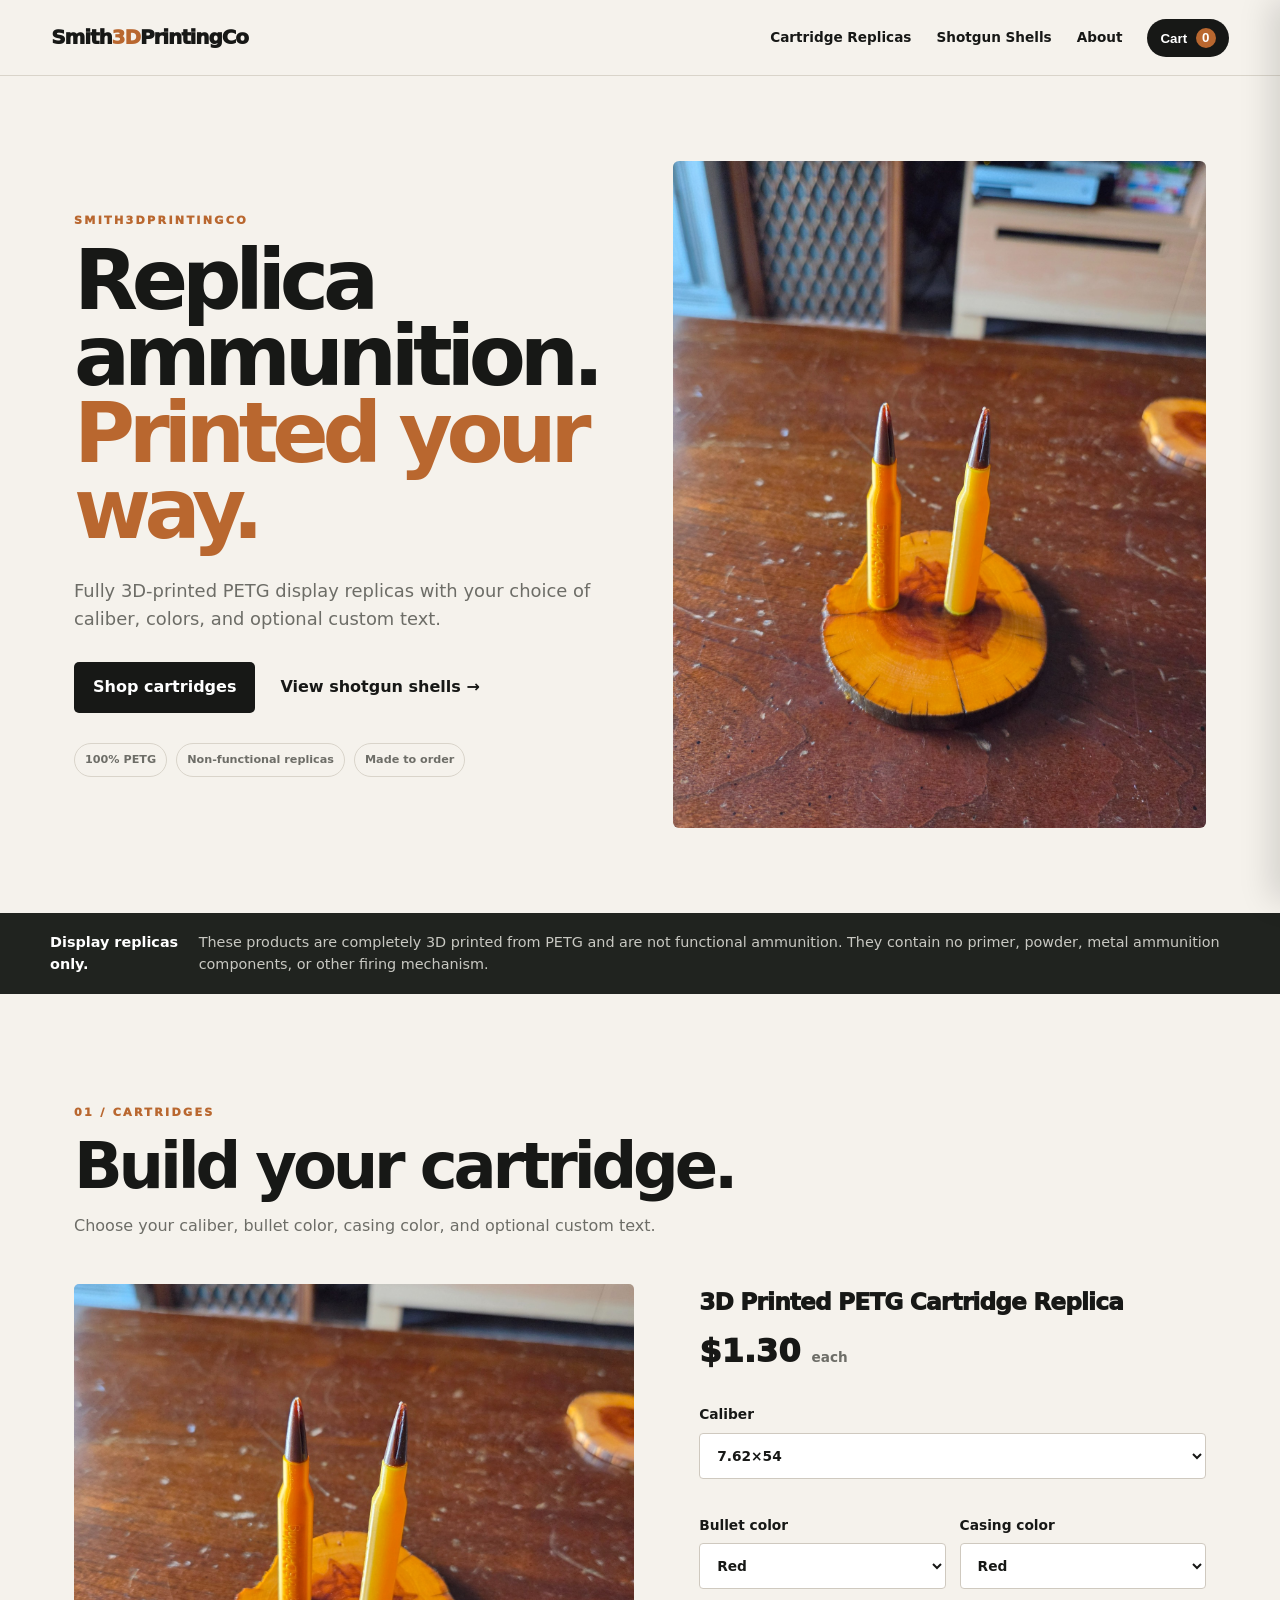
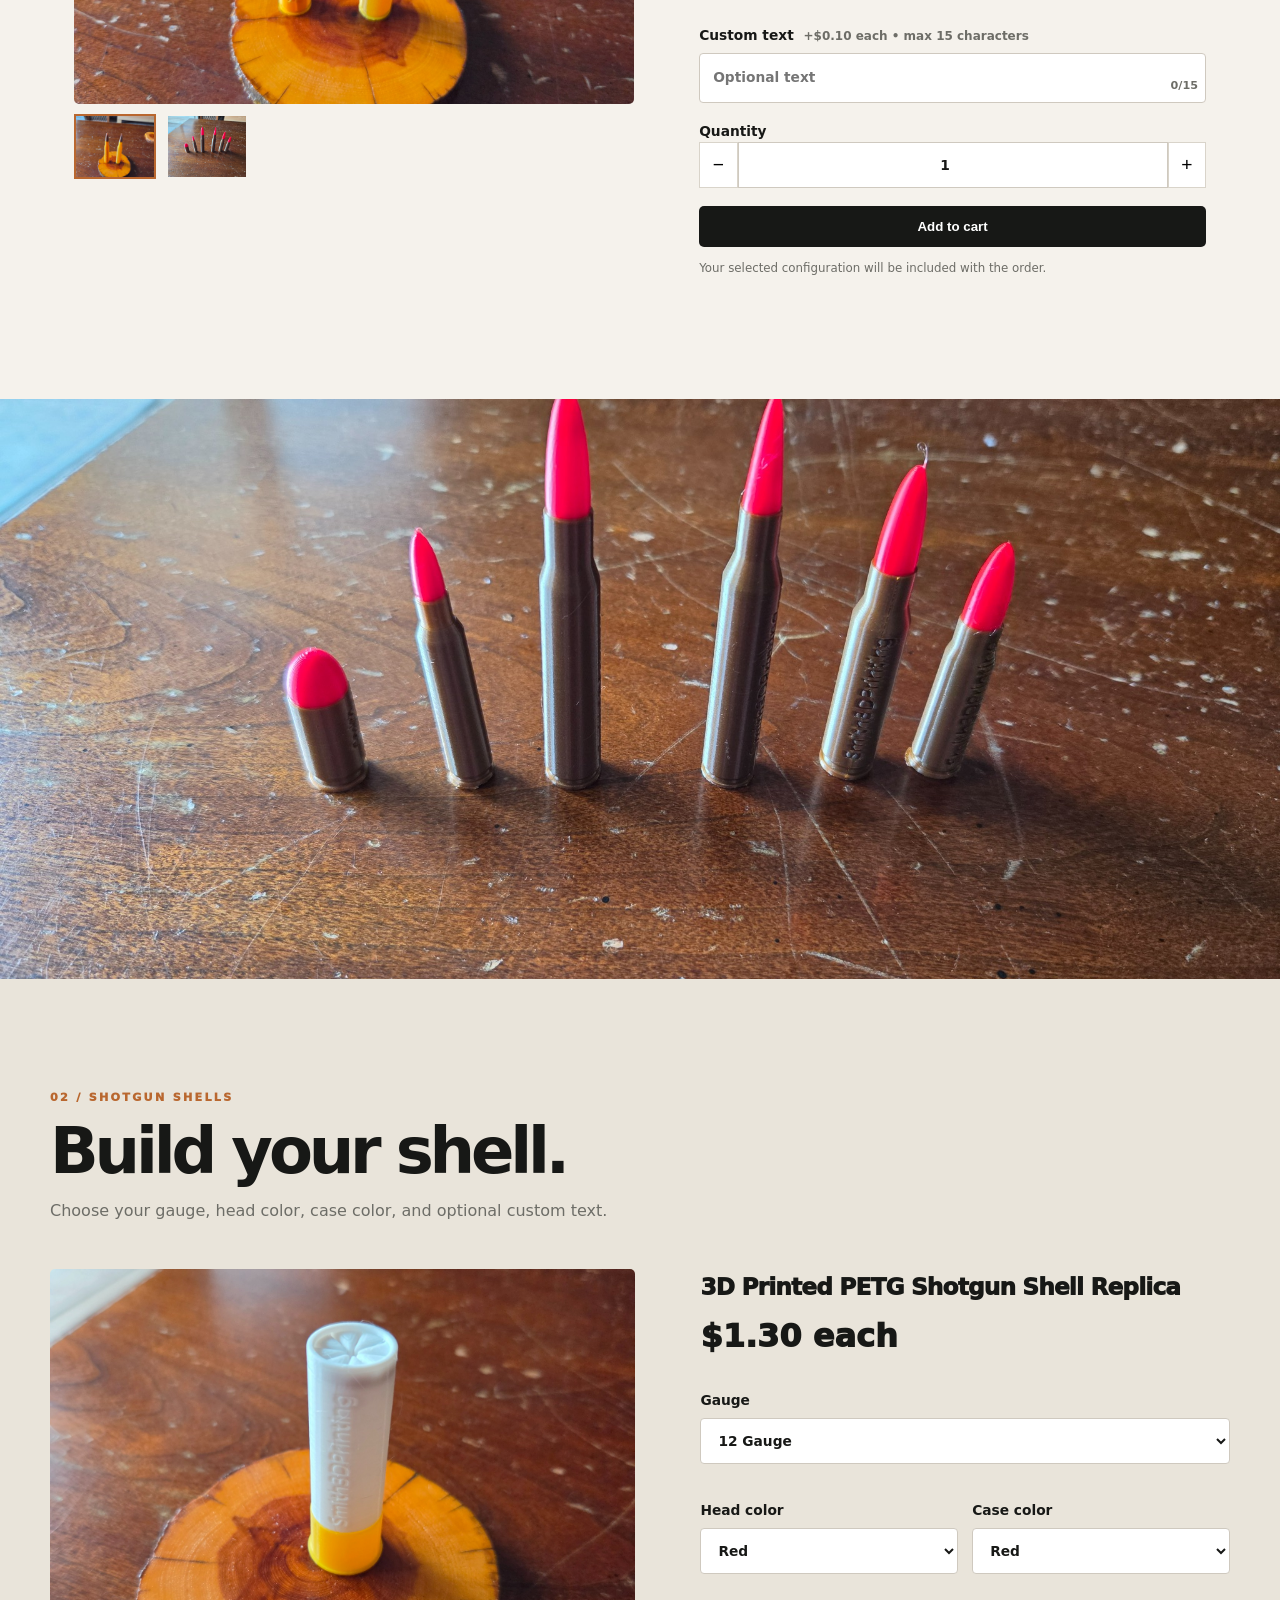
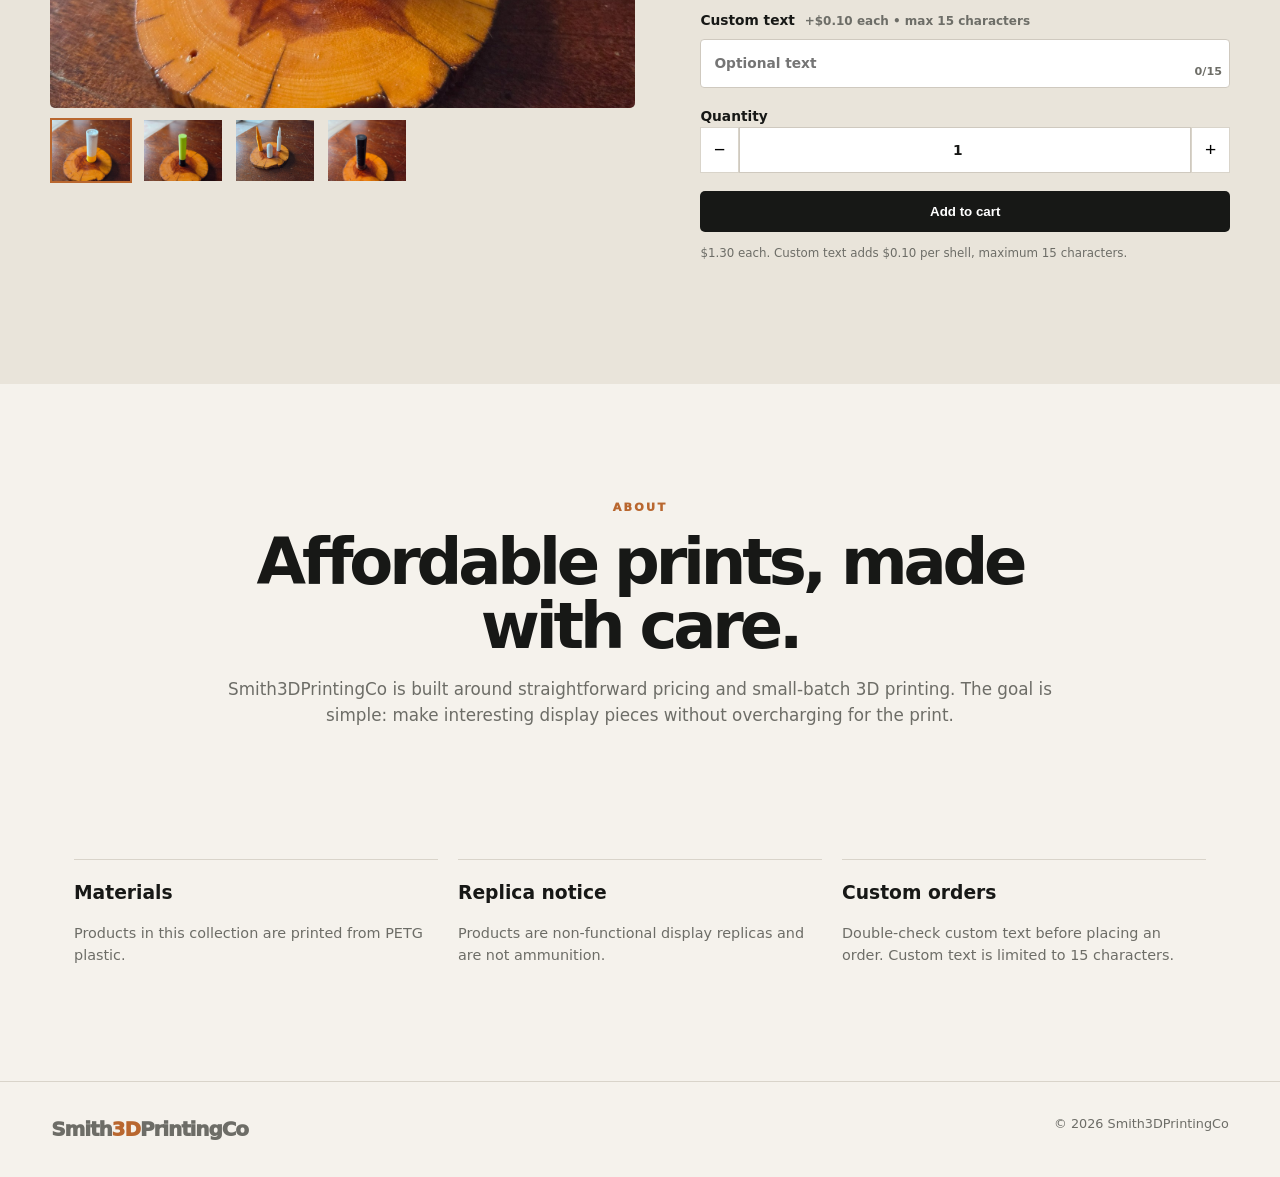
==== index.html @ 7612b1fe "Add files via upload Initial Smith3DPrintingCo website" ====
<!doctype html>
<html lang="en">
<head>
<meta charset="utf-8"><meta name="viewport" content="width=device-width,initial-scale=1">
<meta name="description" content="Smith3DPrintingCo — fully 3D-printed PETG display replicas.">
<title>Smith3DPrintingCo | PETG Replica Shop</title>
<link rel="stylesheet" href="styles.css">
</head>
<body>
<header>
  <a class="logo" href="#top">Smith<span>3D</span>PrintingCo</a>
  <nav>
    <a href="#cartridges">Cartridge Replicas</a>
    <a href="#shells">Shotgun Shells</a>
    <a href="#about">About</a>
    <button id="openCart" class="cart-pill">Cart <b id="cartCount">0</b></button>
  </nav>
  <button id="mobileMenu" class="mobile-menu">☰</button>
</header>

<main id="top">
<section class="hero">
  <div class="hero-copy">
    <p class="kicker">SMITH3DPRINTINGCO</p>
    <h1>Replica ammunition.<br><em>Printed your way.</em></h1>
    <p>Fully 3D-printed PETG display replicas with your choice of caliber, colors, and optional custom text.</p>
    <div class="hero-actions"><a class="btn" href="#cartridges">Shop cartridges</a><a class="text-link" href="#shells">View shotgun shells →</a></div>
    <div class="trust"><span>100% PETG</span><span>Non-functional replicas</span><span>Made to order</span></div>
  </div>
  <div class="hero-image"><img src="assets/cartridge-hero.jpg" alt="Smith3DPrintingCo PETG cartridge replicas on a display stand"></div>
</section>

<section class="notice">
  <strong>Display replicas only.</strong>
  <span>These products are completely 3D printed from PETG and are not functional ammunition. They contain no primer, powder, metal ammunition components, or other firing mechanism.</span>
</section>

<section id="cartridges" class="product-section">
  <div class="section-title"><p class="kicker">01 / CARTRIDGES</p><h2>Build your cartridge.</h2><p>Choose your caliber, bullet color, casing color, and optional custom text.</p></div>
  <div class="product-layout">
    <div class="gallery"><img id="cartridgeImage" src="assets/cartridge-hero.jpg" alt="Cartridge replicas"><div class="thumbs"><button data-img="assets/cartridge-hero.jpg"><img src="assets/cartridge-hero.jpg" alt=""></button><button data-img="assets/cartridge-gallery.jpg"><img src="assets/cartridge-gallery.jpg" alt=""></button></div></div>
    <div class="config">
      <div class="product-name">3D Printed PETG Cartridge Replica</div>
      <div class="price" id="cartPrice">$1.30 <small>each</small></div>

      <label>Caliber<select id="caliber"></select></label>
      <div class="two-col">
        <label>Bullet color<select id="bulletColor"></select></label>
        <label>Casing color<select id="caseColor"></select></label>
      </div>
      <label>Custom text <span class="muted">+$0.10 each • max 15 characters</span>
        <input id="cartText" maxlength="15" placeholder="Optional text">
        <div class="charcount"><span id="charCount">0</span>/15</div>
      </label>
      <label>Quantity<div class="qty"><button data-q="cartQty" data-d="-1">−</button><input id="cartQty" type="number" min="1" value="1"><button data-q="cartQty" data-d="1">+</button></div></label>
      <button id="addCartridge" class="btn full">Add to cart</button>
      <p class="fine">Your selected configuration will be included with the order.</p>
    </div>
  </div>
</section>

<section class="photo-band"><img src="assets/cartridge-gallery.jpg" alt="Multiple PETG cartridge replicas in different sizes"></section>

<section id="shells" class="product-section alt">
  <div class="section-title"><p class="kicker">02 / SHOTGUN SHELLS</p><h2>Build your shell.</h2><p>Choose your gauge, head color, case color, and optional custom text.</p></div>
  <div class="product-layout shell-layout">
    <div class="gallery"><img id="shellImage" src="assets/shotgun-shell-1.jpg" alt="3D printed PETG shotgun shell replicas"><div class="thumbs"><button data-shell-img="assets/shotgun-shell-1.jpg"><img src="assets/shotgun-shell-1.jpg" alt=""></button><button data-shell-img="assets/shotgun-shell-2.jpg"><img src="assets/shotgun-shell-2.jpg" alt=""></button><button data-shell-img="assets/shotgun-shell-3.jpg"><img src="assets/shotgun-shell-3.jpg" alt=""></button><button data-shell-img="assets/shotgun-shell-4.jpg"><img src="assets/shotgun-shell-4.jpg" alt=""></button></div></div>
    <div class="config">
      <div class="product-name">3D Printed PETG Shotgun Shell Replica</div>
      <div class="price" id="shellPrice">$1.30 <small>each</small></div>
      <label>Gauge<select id="gauge"></select></label>
      <div class="two-col">
        <label>Head color<select id="shellHeadColor"></select></label>
        <label>Case color<select id="shellCaseColor"></select></label>
      </div>
      <label>Custom text <span class="muted">+$0.10 each • max 15 characters</span>
        <input id="shellText" maxlength="15" placeholder="Optional text">
        <div class="charcount"><span id="shellCharCount">0</span>/15</div>
      </label>
      <label>Quantity<div class="qty"><button data-q="shellQty" data-d="-1">−</button><input id="shellQty" type="number" min="1" value="1"><button data-q="shellQty" data-d="1">+</button></div></label>
      <button id="addShell" class="btn full">Add to cart</button>
      <p class="fine">$1.30 each. Custom text adds $0.10 per shell, maximum 15 characters.</p>
    </div>
  </div>
</section>

<section id="about" class="about">
  <p class="kicker">ABOUT</p><h2>Affordable prints, made with care.</h2>
  <p>Smith3DPrintingCo is built around straightforward pricing and small-batch 3D printing. The goal is simple: make interesting display pieces without overcharging for the print.</p>
</section>

<section class="policies">
  <div><h3>Materials</h3><p>Products in this collection are printed from PETG plastic.</p></div>
  <div><h3>Replica notice</h3><p>Products are non-functional display replicas and are not ammunition.</p></div>
  <div><h3>Custom orders</h3><p>Double-check custom text before placing an order. Custom text is limited to 15 characters.</p></div>
</section>
</main>

<footer><div class="logo">Smith<span>3D</span>PrintingCo</div><div>© <span id="year"></span> Smith3DPrintingCo</div></footer>

<aside id="cartDrawer" class="drawer">
  <div class="drawer-head"><h2>Your cart</h2><button id="closeCart">×</button></div>
  <div id="cartItems"></div>
  <div class="drawer-bottom"><div class="total"><span>Total</span><strong id="cartTotal">$0.00</strong></div><button id="checkout" class="btn full">Secure checkout</button><p class="fine">Stripe checkout will activate after your Stripe account and server credentials are connected.</p></div>
</aside>
<div id="overlay"></div>
<script src="app.js"></script>
</body></html>
---- styles.css ----
:root{--bg:#f5f2ec;--ink:#171816;--muted:#6d6d67;--line:#d9d4ca;--accent:#b9672f;--dark:#20231f;--white:#fff;--max:1180px}
*{box-sizing:border-box}html{scroll-behavior:smooth}body{margin:0;background:var(--bg);color:var(--ink);font:16px/1.55 Inter,system-ui,-apple-system,BlinkMacSystemFont,"Segoe UI",sans-serif}a{text-decoration:none;color:inherit}
header{height:76px;position:sticky;top:0;z-index:20;background:rgba(245,242,236,.94);backdrop-filter:blur(12px);border-bottom:1px solid var(--line);display:flex;align-items:center;justify-content:space-between;padding:0 4vw}.logo{font-weight:950;letter-spacing:-.055em;font-size:1.25rem}.logo span{color:var(--accent)}
nav{display:flex;align-items:center;gap:25px;font-size:.85rem;font-weight:800}nav a:hover{color:var(--accent)}.cart-pill{border:0;background:var(--ink);color:#fff;border-radius:99px;padding:9px 13px;font-weight:800}.cart-pill b{display:inline-grid;place-items:center;background:var(--accent);border-radius:50%;width:20px;height:20px;margin-left:5px}.mobile-menu{display:none;border:0;background:none;font-size:1.4rem}
.hero{max-width:var(--max);margin:auto;min-height:720px;padding:85px 24px;display:grid;grid-template-columns:1fr 1fr;gap:65px;align-items:center}.kicker{color:var(--accent);font-size:.7rem;letter-spacing:.2em;font-weight:950;margin:0 0 13px}.hero h1{font-size:clamp(3.2rem,6.5vw,6.1rem);line-height:.92;letter-spacing:-.075em;margin:0 0 28px}.hero h1 em{color:var(--accent);font-style:normal}.hero-copy>p:not(.kicker){font-size:1.12rem;color:var(--muted);max-width:550px}.hero-actions{display:flex;align-items:center;gap:25px;margin:30px 0}.btn{display:inline-block;border:0;border-radius:5px;background:var(--ink);color:#fff;padding:13px 19px;font-weight:900;cursor:pointer}.btn:hover{background:var(--accent)}.text-link{font-weight:900}.trust{display:flex;flex-wrap:wrap;gap:9px}.trust span{font-size:.7rem;border:1px solid var(--line);padding:7px 10px;border-radius:99px;color:var(--muted);font-weight:800}.hero-image img,.gallery>img,.photo-band img{width:100%;height:100%;object-fit:cover;display:block}.hero-image{aspect-ratio:4/5;overflow:hidden;background:#ddd;border-radius:6px}
.notice{background:var(--dark);color:#fff;padding:18px max(24px,calc((100vw - var(--max))/2));display:flex;gap:14px;align-items:center;font-size:.9rem}.notice span{color:#c8c8c2}.product-section{max-width:var(--max);margin:auto;padding:110px 24px}.product-section.alt{max-width:none;background:#e9e4da}.product-section.alt .section-title,.product-section.alt .product-layout{max-width:var(--max);margin-left:auto;margin-right:auto}.section-title{margin-bottom:45px}.section-title h2{font-size:clamp(2.5rem,5vw,4.4rem);line-height:1;letter-spacing:-.065em;margin:0 0 15px}.section-title>p:last-child{color:var(--muted);max-width:600px}.product-layout{display:grid;grid-template-columns:1.05fr .95fr;gap:65px;align-items:start}.gallery>img{aspect-ratio:4/3;border-radius:5px;object-fit:cover}.thumbs{display:flex;gap:10px;margin-top:10px}.thumbs button{border:2px solid transparent;padding:0;background:none;width:82px;height:65px;overflow:hidden;cursor:pointer}.thumbs button:first-child{border-color:var(--accent)}.thumbs img{width:100%;height:100%;object-fit:cover}.product-name{font-size:1.45rem;font-weight:950;letter-spacing:-.035em}.price{font-size:2rem;font-weight:950;margin:7px 0 28px}.price small{font-size:.85rem;color:var(--muted);font-weight:700}label{display:block;font-weight:850;font-size:.86rem;margin:18px 0;position:relative}select,input{width:100%;margin-top:7px;padding:13px;border:1px solid #cfc9bf;background:#fff;border-radius:4px;font:inherit;color:var(--ink)}select{cursor:pointer}.two-col{display:grid;grid-template-columns:1fr 1fr;gap:14px}.muted{font-weight:600;color:var(--muted);font-size:.75rem;margin-left:5px}.charcount{position:absolute;right:8px;bottom:8px;font-size:.7rem;color:var(--muted)}.qty{display:flex;align-items:center}.qty button{width:43px;height:46px;border:1px solid var(--line);background:#fff;font-size:1.2rem}.qty input{margin:0;text-align:center;border-radius:0;height:46px}.full{width:100%;text-align:center}.fine{font-size:.74rem;color:var(--muted)}.photo-band{max-height:580px;overflow:hidden}.photo-band img{height:min(62vw,580px);object-position:center 48%}.shell-art{min-height:480px}.shell-placeholder{height:100%;min-height:480px;display:grid;place-items:center;text-align:center;background:linear-gradient(135deg,#d8d3ca,#bdb7ac);border:1px dashed #999;color:#696963;font-weight:950;letter-spacing:.13em}.about{max-width:900px;text-align:center;margin:auto;padding:115px 24px}.about h2{font-size:clamp(2.5rem,5vw,4.2rem);line-height:1;letter-spacing:-.065em;margin:0 0 18px}.about p:last-child{color:var(--muted);font-size:1.05rem}.policies{max-width:var(--max);margin:auto;padding:0 24px 100px;display:grid;grid-template-columns:repeat(3,1fr);gap:20px}.policies>div{border-top:1px solid var(--line);padding-top:18px}.policies h3{margin:0 0 7px}.policies p{color:var(--muted);font-size:.9rem}footer{border-top:1px solid var(--line);padding:32px 4vw;display:flex;justify-content:space-between;color:var(--muted);font-size:.8rem}
.drawer{position:fixed;z-index:50;right:0;top:0;bottom:0;width:min(440px,100%);background:#fff;transform:translateX(100%);transition:.25s;display:flex;flex-direction:column;padding:25px;box-shadow:-10px 0 30px #0002}.drawer.open{transform:translateX(0)}.drawer-head{display:flex;justify-content:space-between;align-items:center;border-bottom:1px solid var(--line)}.drawer-head h2{font-size:1.7rem}.drawer-head button{border:0;background:none;font-size:2rem}.drawer-bottom{margin-top:auto;border-top:1px solid var(--line);padding-top:18px}.total{display:flex;justify-content:space-between;font-size:1.25rem;margin-bottom:14px}.cart-item{padding:16px 0;border-bottom:1px solid var(--line)}.cart-item strong{display:block}.cart-item small{display:block;color:var(--muted);margin-top:4px}.cart-row{display:flex;justify-content:space-between;align-items:center;margin-top:10px}.mini-qty button{width:28px;height:28px;border:1px solid var(--line);background:#fff}.mini-qty{display:flex;align-items:center;gap:8px}#overlay{position:fixed;inset:0;background:#0005;z-index:40;display:none}#overlay.open{display:block}
@media(max-width:820px){nav{display:none}.mobile-menu{display:block}.hero,.product-layout{grid-template-columns:1fr}.hero{padding-top:55px}.hero-image{order:-1}.product-layout{gap:40px}.policies{grid-template-columns:1fr 1fr}.notice{display:block}.notice strong{display:block;margin-bottom:3px}}
@media(max-width:560px){.hero h1{font-size:3.25rem}.hero-actions{flex-direction:column;align-items:flex-start}.two-col,.policies{grid-template-columns:1fr}.product-section{padding:75px 20px}}
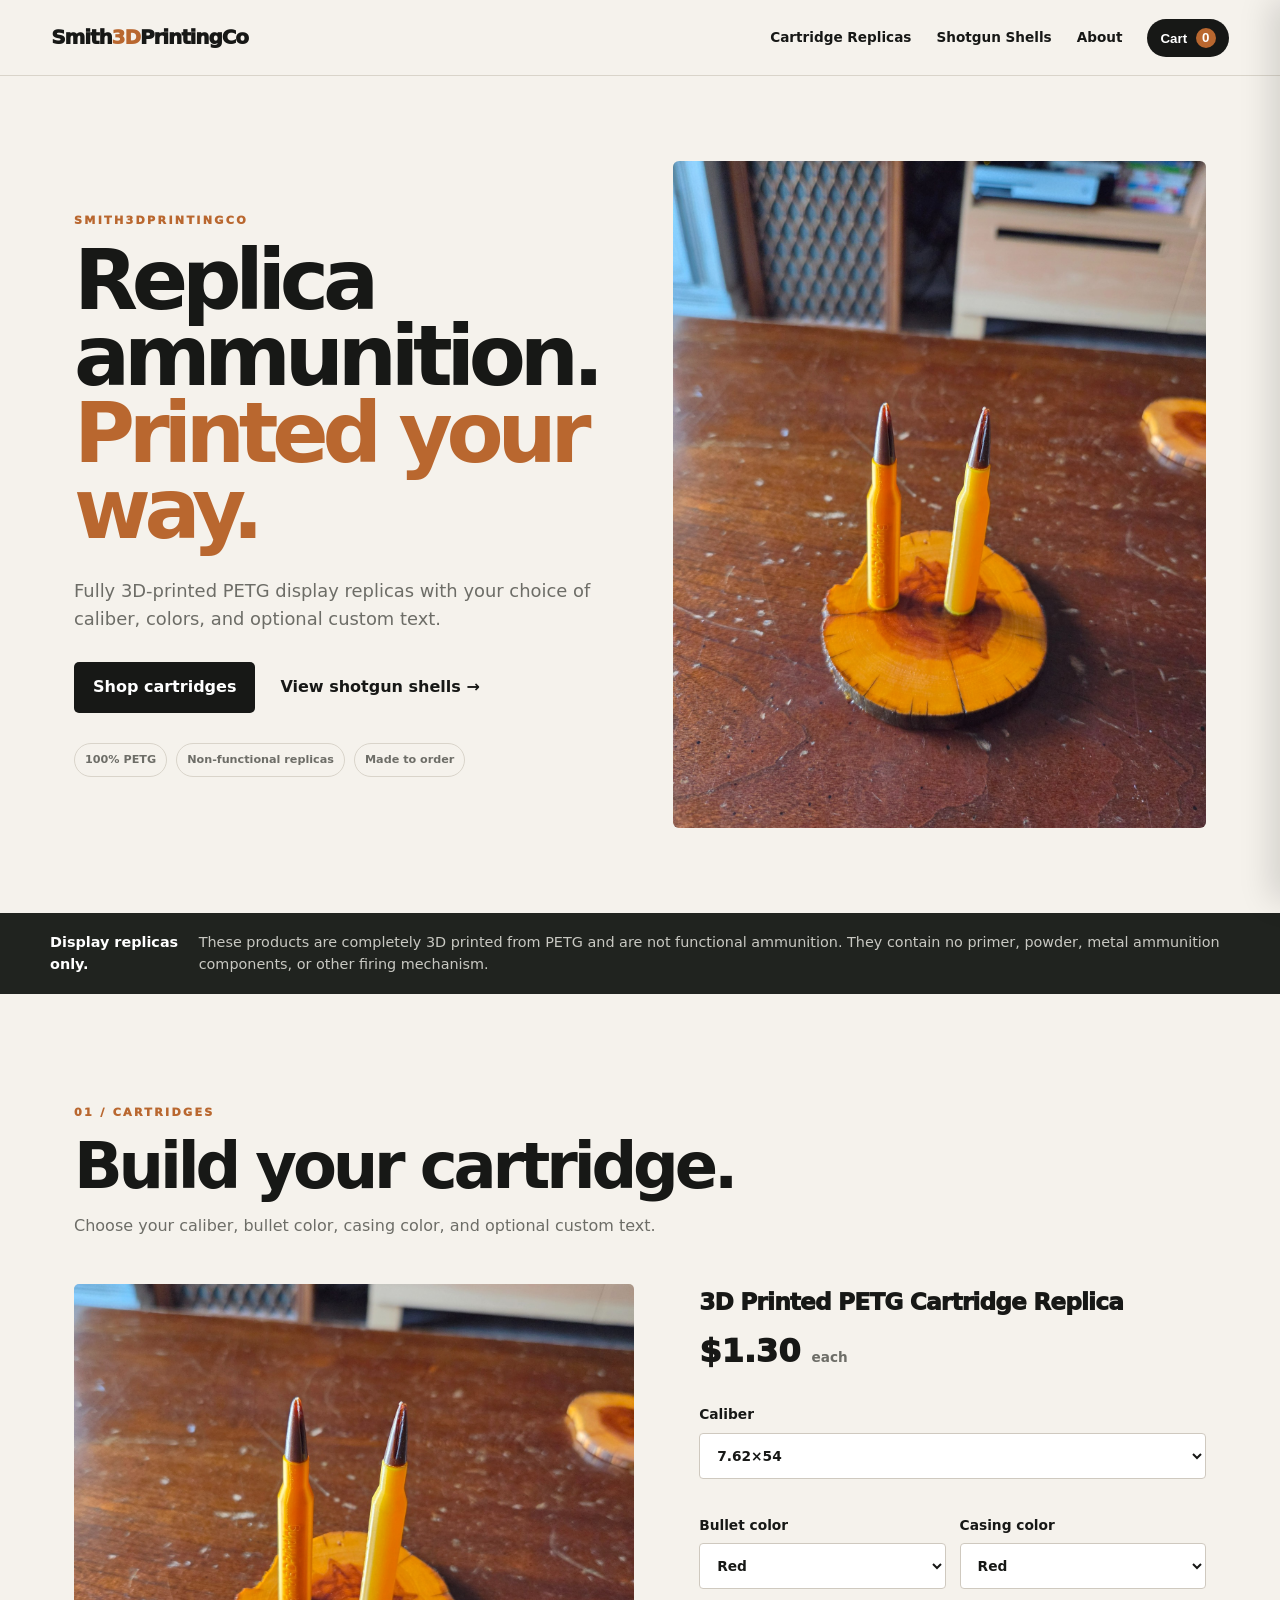
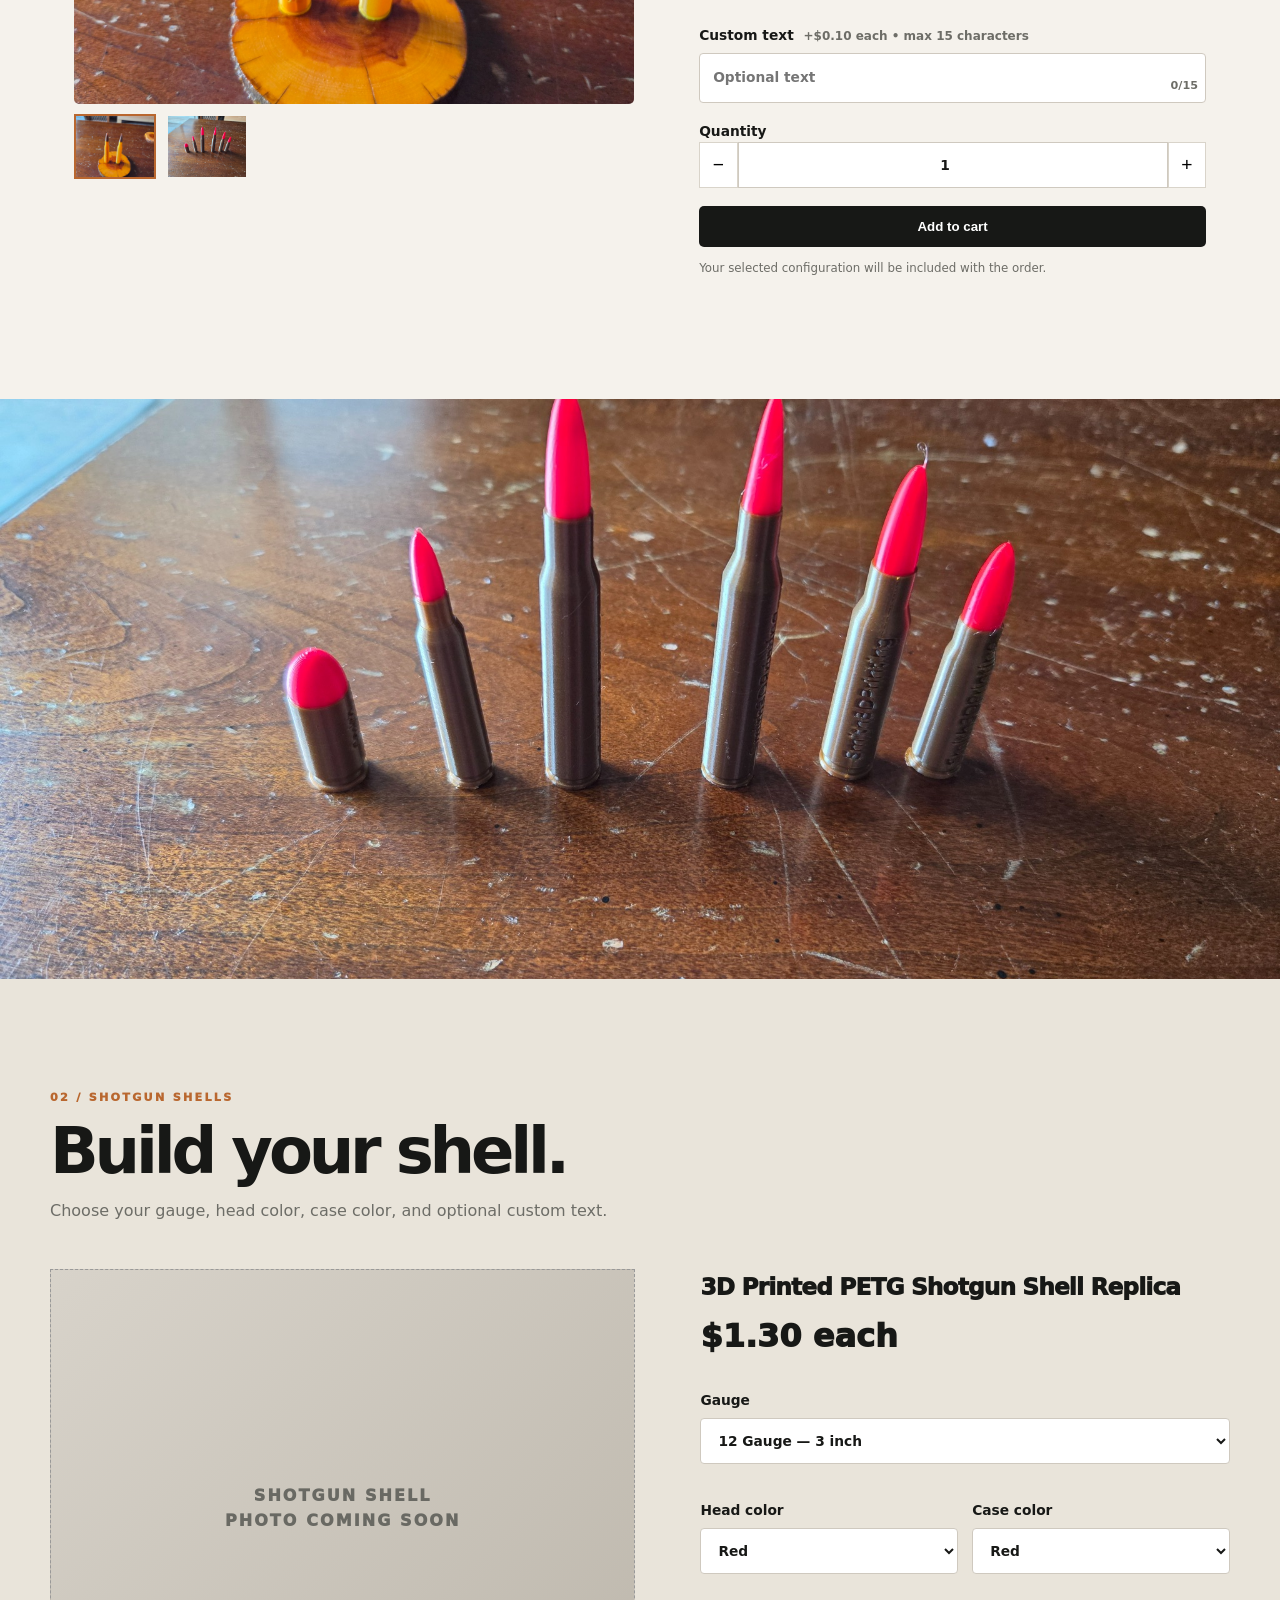
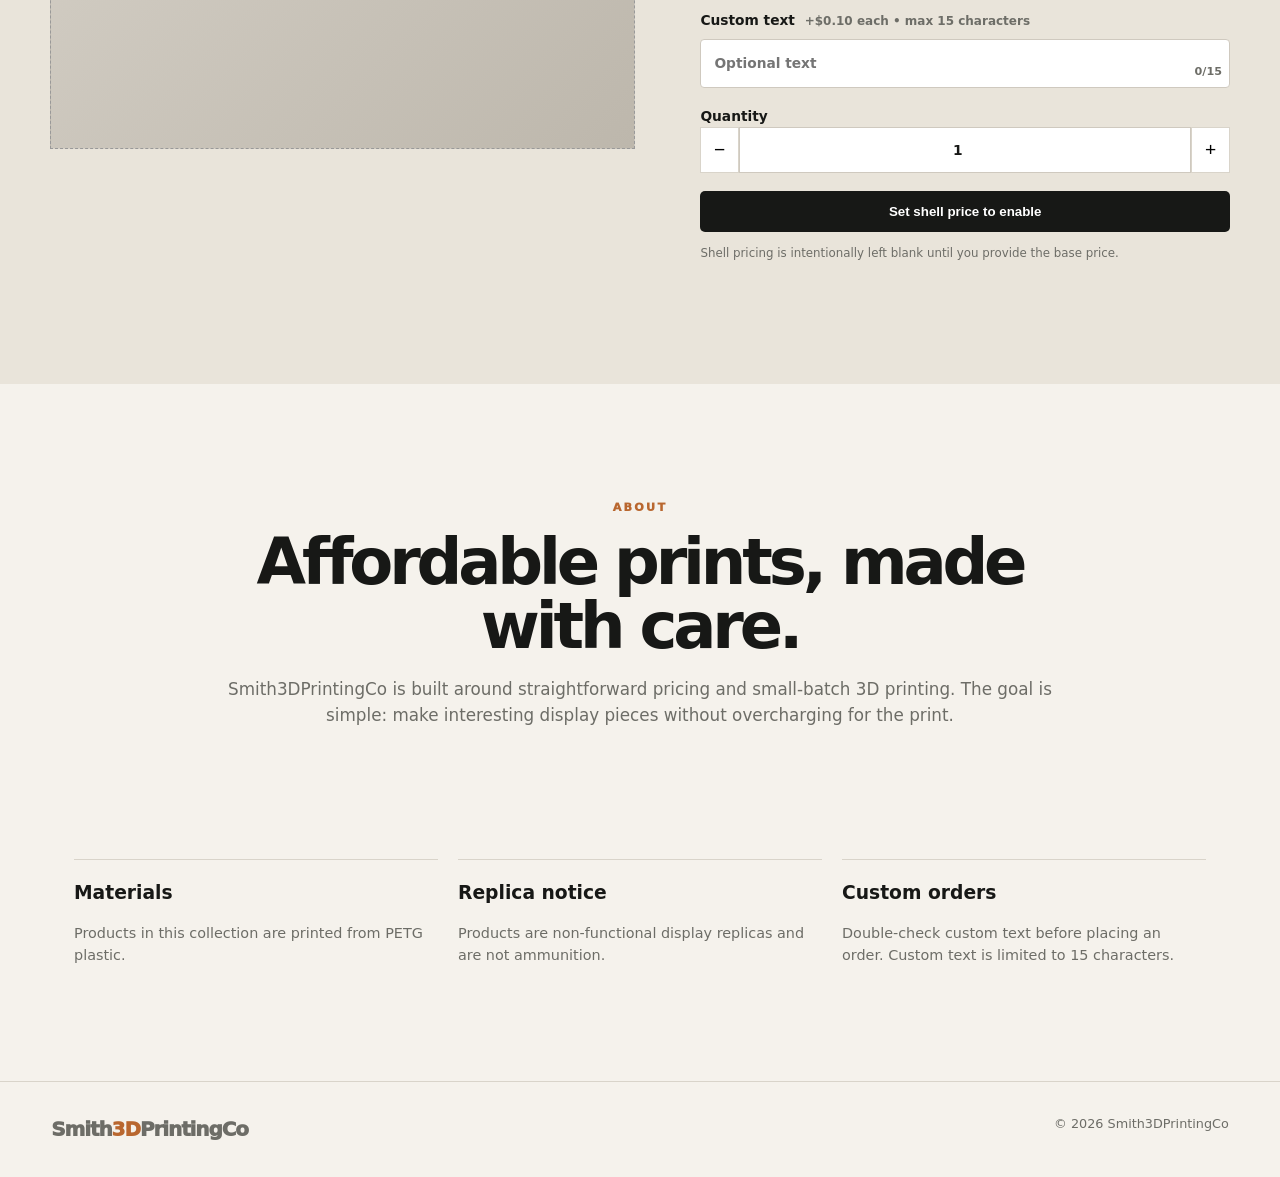
==== commit 4f0789bb: "Add files via upload" ====
--- a/index.html
+++ b/index.html
@@ -64,10 +64,10 @@
 <section id="shells" class="product-section alt">
   <div class="section-title"><p class="kicker">02 / SHOTGUN SHELLS</p><h2>Build your shell.</h2><p>Choose your gauge, head color, case color, and optional custom text.</p></div>
   <div class="product-layout shell-layout">
-    <div class="gallery"><img id="shellImage" src="assets/shotgun-shell-1.jpg" alt="3D printed PETG shotgun shell replicas"><div class="thumbs"><button data-shell-img="assets/shotgun-shell-1.jpg"><img src="assets/shotgun-shell-1.jpg" alt=""></button><button data-shell-img="assets/shotgun-shell-2.jpg"><img src="assets/shotgun-shell-2.jpg" alt=""></button><button data-shell-img="assets/shotgun-shell-3.jpg"><img src="assets/shotgun-shell-3.jpg" alt=""></button><button data-shell-img="assets/shotgun-shell-4.jpg"><img src="assets/shotgun-shell-4.jpg" alt=""></button></div></div>
+    <div class="shell-art"><div class="shell-placeholder">SHOTGUN SHELL<br>PHOTO COMING SOON</div></div>
     <div class="config">
       <div class="product-name">3D Printed PETG Shotgun Shell Replica</div>
-      <div class="price" id="shellPrice">$1.30 <small>each</small></div>
+      <div class="price" id="shellPrice">Price coming soon</div>
       <label>Gauge<select id="gauge"></select></label>
       <div class="two-col">
         <label>Head color<select id="shellHeadColor"></select></label>
@@ -78,8 +78,8 @@
         <div class="charcount"><span id="shellCharCount">0</span>/15</div>
       </label>
       <label>Quantity<div class="qty"><button data-q="shellQty" data-d="-1">−</button><input id="shellQty" type="number" min="1" value="1"><button data-q="shellQty" data-d="1">+</button></div></label>
-      <button id="addShell" class="btn full">Add to cart</button>
-      <p class="fine">$1.30 each. Custom text adds $0.10 per shell, maximum 15 characters.</p>
+      <button id="addShell" class="btn full" disabled>Set shell price to enable</button>
+      <p class="fine">Shell pricing is intentionally left blank until you provide the base price.</p>
     </div>
   </div>
 </section>
@@ -104,5 +104,5 @@
   <div class="drawer-bottom"><div class="total"><span>Total</span><strong id="cartTotal">$0.00</strong></div><button id="checkout" class="btn full">Secure checkout</button><p class="fine">Stripe checkout will activate after your Stripe account and server credentials are connected.</p></div>
 </aside>
 <div id="overlay"></div>
-<script src="app.js"></script>
+<script>window.SMITH_CATALOG={"store":{"name":"Smith3DPrintingCo","tagline":"3D Printed. Made for Display.","currency":"usd"},"colors":["Red","Pastel Green","Light Purple","Brass","Gold","Light Gold","Black","White"],"cartridges":["7.62×54",".223 / 5.56","7.62×39","7.92×57 Mauser","7.65×21 Parabellum","9×19 Parabellum","10mm AUTO",".30-06 Springfield",".40 S&W",".45 ACP",".308 Winchester",".338 Lapua Magnum",".500 S&W Magnum",".50 BMG"],"products":{"cartridge":{"name":"3D Printed PETG Cartridge Replica","basePriceCents":130,"customTextFeeCents":10,"maxCustomText":15,"images":["assets/cartridge-hero.jpg","assets/cartridge-gallery.jpg"]},"shotgunShell":{"name":"3D Printed PETG Shotgun Shell Replica","basePriceCents":130,"customTextFeeCents":10,"maxCustomText":15,"gauges":["12 Gauge — 3 inch","20 Gauge","16 Gauge — 3 inch",".410 Gauge"],"images":[]}},"shipping":{"originZip":"80127","packageLengthIn":9,"packageWidthIn":6,"packageWeightOz":3,"method":"server-side-carrier-rate"}}</script><script src="app.js"></script>
 </body></html>
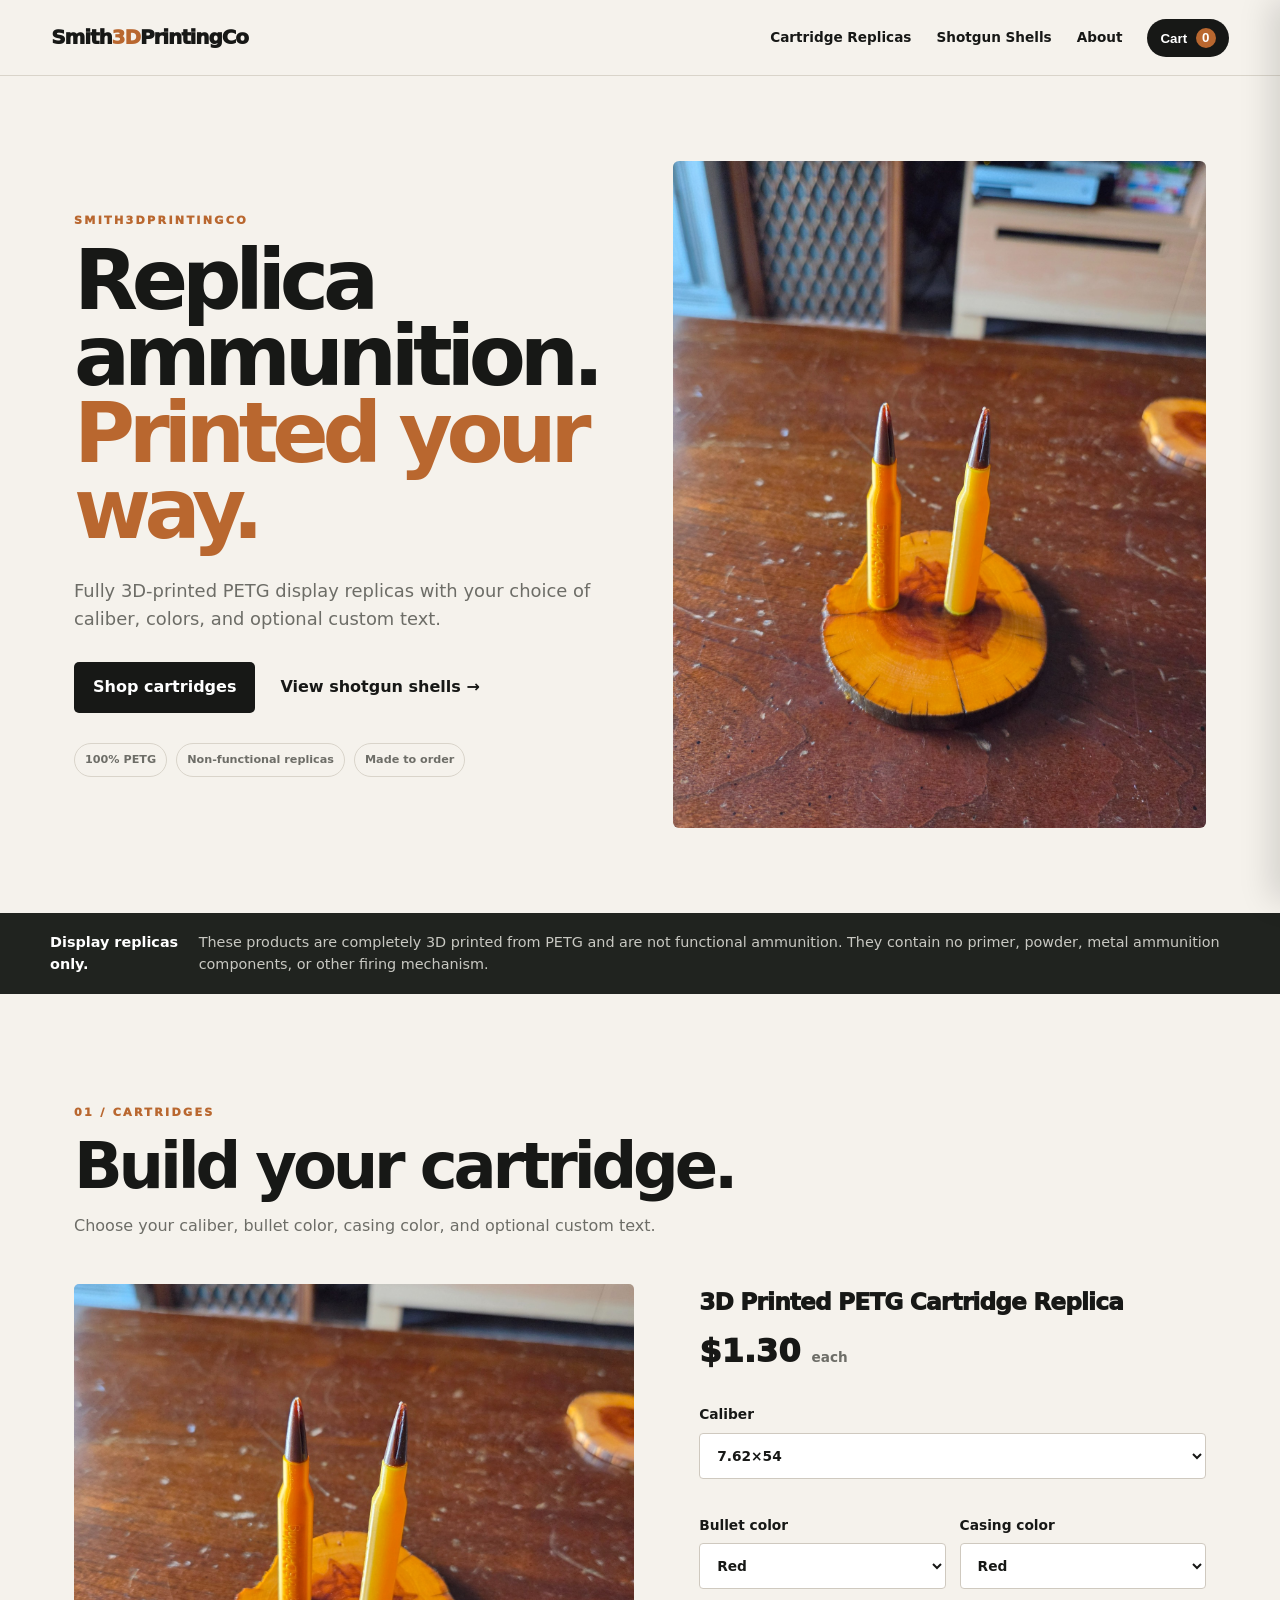
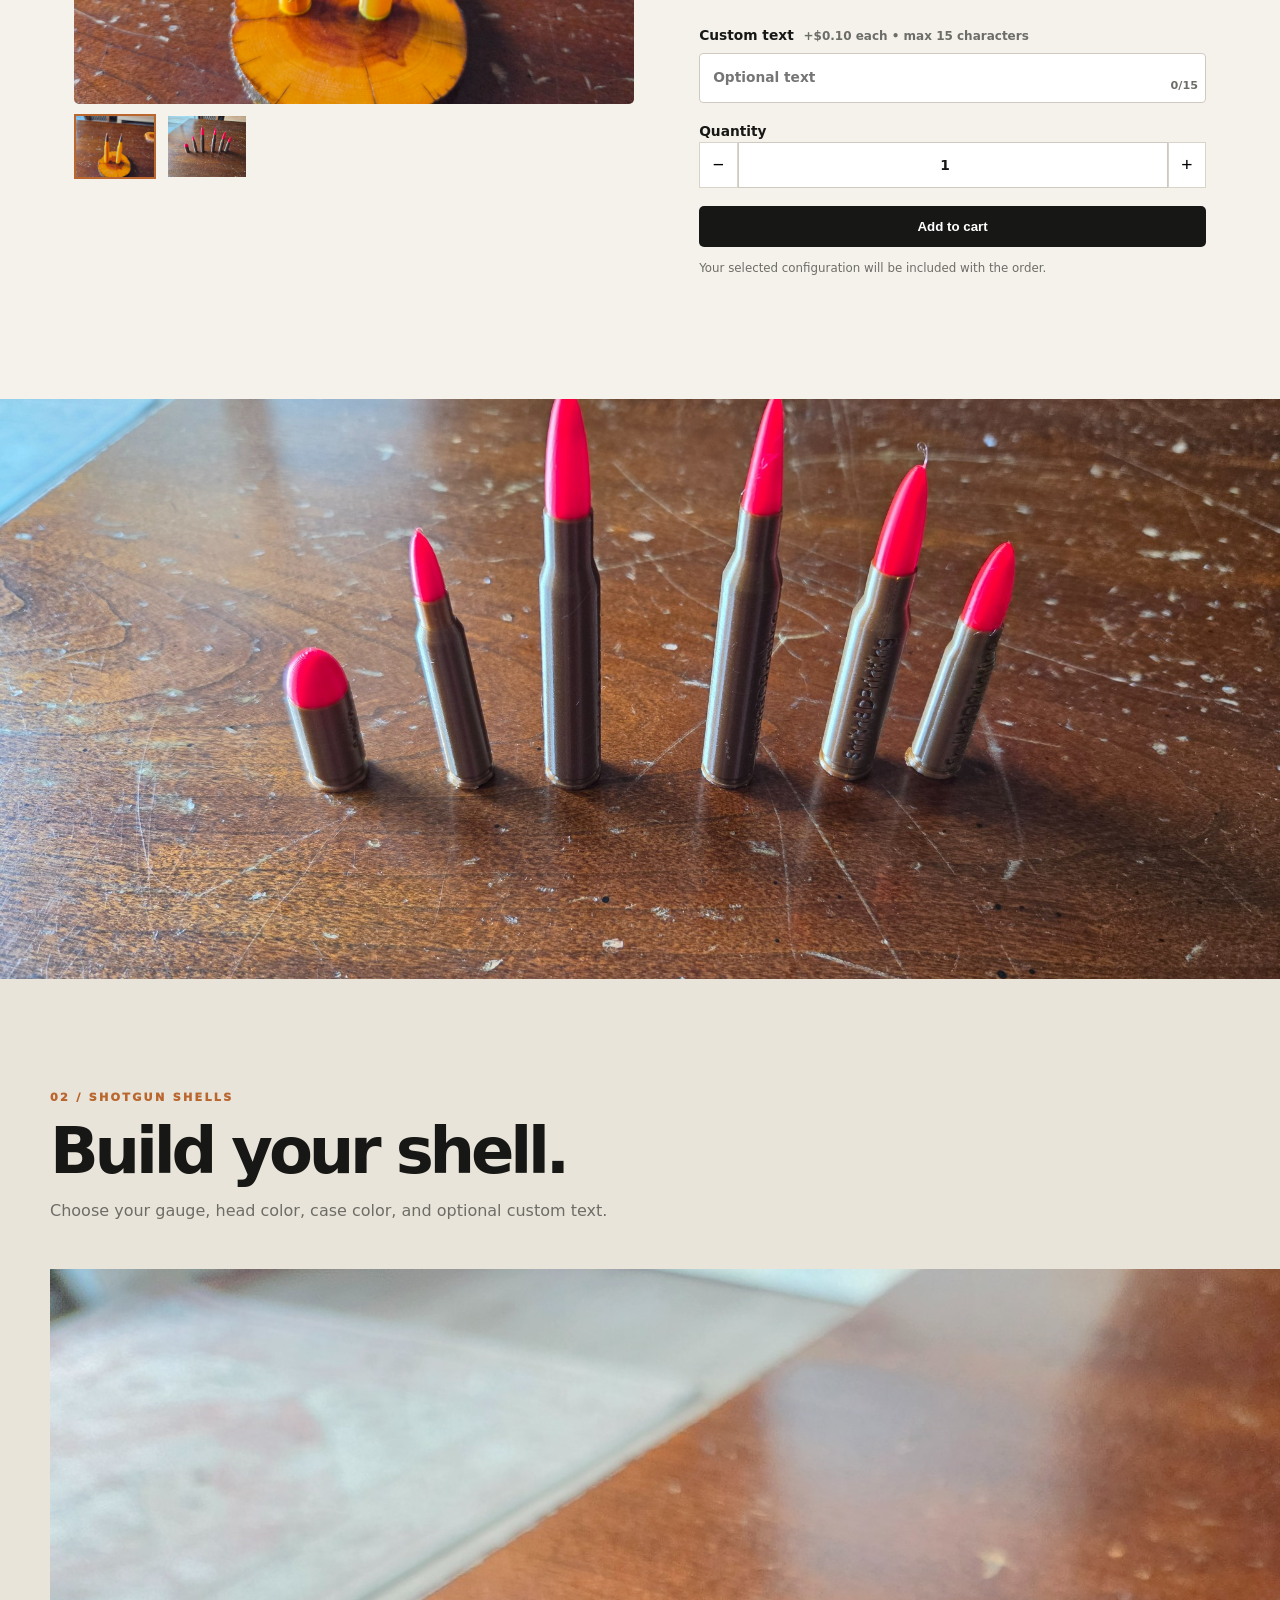
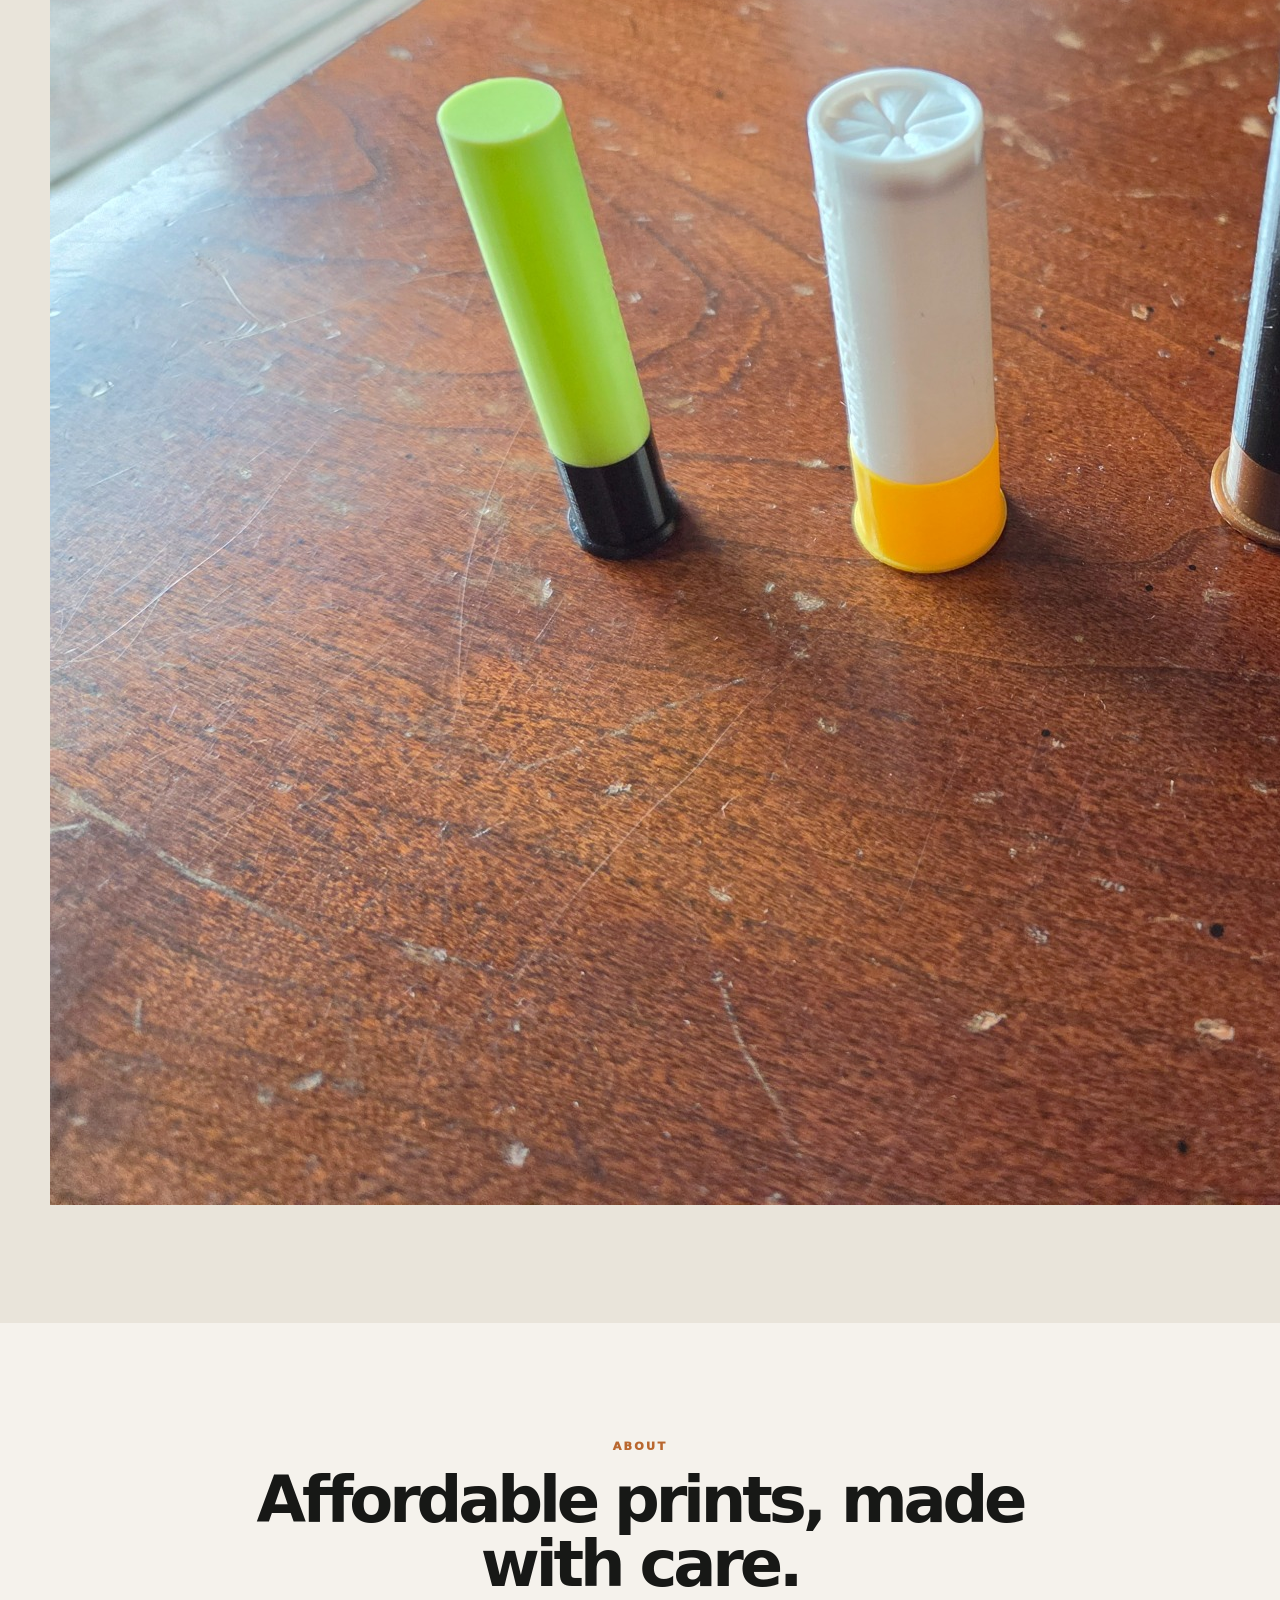
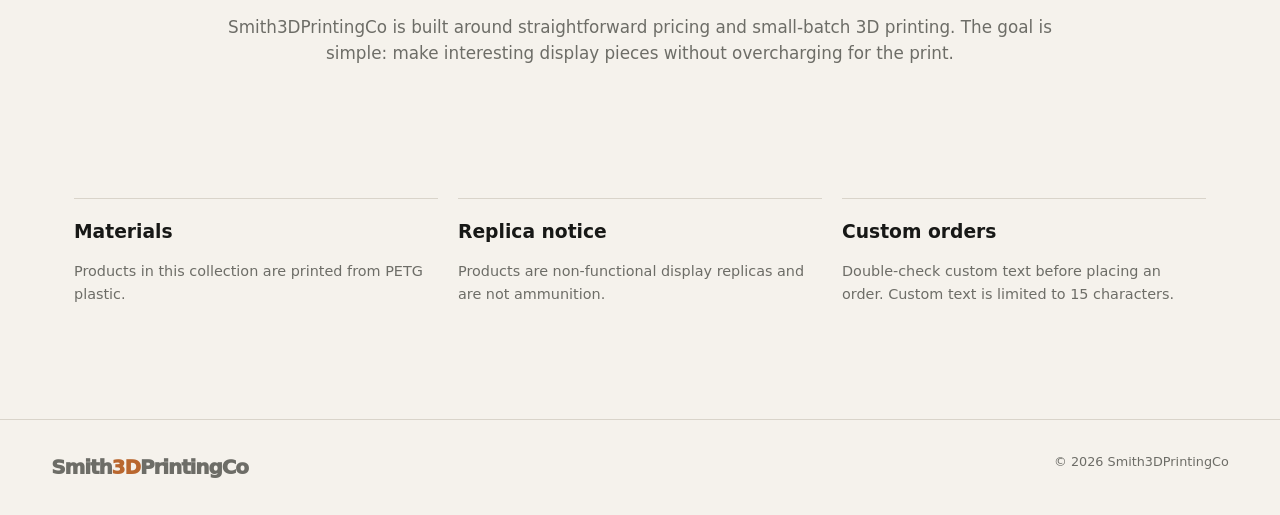
==== commit b16e6b69: "Add files via upload" ====
--- a/index.html
+++ b/index.html
@@ -64,10 +64,10 @@
 <section id="shells" class="product-section alt">
   <div class="section-title"><p class="kicker">02 / SHOTGUN SHELLS</p><h2>Build your shell.</h2><p>Choose your gauge, head color, case color, and optional custom text.</p></div>
   <div class="product-layout shell-layout">
-    <div class="shell-art"><div class="shell-placeholder">SHOTGUN SHELL<br>PHOTO COMING SOON</div></div>
+    <div class="shell-art"><img src="assets/shotgun-shell-selected.jpg" alt="3D printed shotgun shell replicas in multiple colors"></div>
     <div class="config">
       <div class="product-name">3D Printed PETG Shotgun Shell Replica</div>
-      <div class="price" id="shellPrice">Price coming soon</div>
+      <div class="price" id="shellPrice">$1.30 each</div>
       <label>Gauge<select id="gauge"></select></label>
       <div class="two-col">
         <label>Head color<select id="shellHeadColor"></select></label>
@@ -78,8 +78,8 @@
         <div class="charcount"><span id="shellCharCount">0</span>/15</div>
       </label>
       <label>Quantity<div class="qty"><button data-q="shellQty" data-d="-1">−</button><input id="shellQty" type="number" min="1" value="1"><button data-q="shellQty" data-d="1">+</button></div></label>
-      <button id="addShell" class="btn full" disabled>Set shell price to enable</button>
-      <p class="fine">Shell pricing is intentionally left blank until you provide the base price.</p>
+      <button id="addShell" class="btn full">Set shell price to enable</button>
+      <p class="fine">$1.30 each. Optional custom text is +$0.10 per shell, up to 15 characters.</p>
     </div>
   </div>
 </section>
@@ -104,5 +104,5 @@
   <div class="drawer-bottom"><div class="total"><span>Total</span><strong id="cartTotal">$0.00</strong></div><button id="checkout" class="btn full">Secure checkout</button><p class="fine">Stripe checkout will activate after your Stripe account and server credentials are connected.</p></div>
 </aside>
 <div id="overlay"></div>
-<script>window.SMITH_CATALOG={"store":{"name":"Smith3DPrintingCo","tagline":"3D Printed. Made for Display.","currency":"usd"},"colors":["Red","Pastel Green","Light Purple","Brass","Gold","Light Gold","Black","White"],"cartridges":["7.62×54",".223 / 5.56","7.62×39","7.92×57 Mauser","7.65×21 Parabellum","9×19 Parabellum","10mm AUTO",".30-06 Springfield",".40 S&W",".45 ACP",".308 Winchester",".338 Lapua Magnum",".500 S&W Magnum",".50 BMG"],"products":{"cartridge":{"name":"3D Printed PETG Cartridge Replica","basePriceCents":130,"customTextFeeCents":10,"maxCustomText":15,"images":["assets/cartridge-hero.jpg","assets/cartridge-gallery.jpg"]},"shotgunShell":{"name":"3D Printed PETG Shotgun Shell Replica","basePriceCents":130,"customTextFeeCents":10,"maxCustomText":15,"gauges":["12 Gauge — 3 inch","20 Gauge","16 Gauge — 3 inch",".410 Gauge"],"images":[]}},"shipping":{"originZip":"80127","packageLengthIn":9,"packageWidthIn":6,"packageWeightOz":3,"method":"server-side-carrier-rate"}}</script><script src="app.js"></script>
+<script>window.SMITH_CATALOG={"store":{"name":"Smith3DPrintingCo","tagline":"3D Printed. Made for Display.","currency":"usd"},"colors":["Red","Pastel Green","Light Purple","Brass","Gold","Light Gold","Black","White"],"cartridges":["7.62×54",".223 / 5.56","7.62×39","7.92×57 Mauser","7.65×21 Parabellum","9×19 Parabellum","10mm AUTO",".30-06 Springfield",".40 S&W",".45 ACP",".308 Winchester",".338 Lapua Magnum",".500 S&W Magnum",".50 BMG"],"products":{"cartridge":{"name":"3D Printed PETG Cartridge Replica","basePriceCents":130,"customTextFeeCents":10,"maxCustomText":15,"images":["assets/cartridge-hero.jpg","assets/cartridge-gallery.jpg"]},"shotgunShell":{"name":"3D Printed PETG Shotgun Shell Replica","basePriceCents":130,"customTextFeeCents":10,"maxCustomText":15,"gauges":["12 Gauge — 3 inch","20 Gauge","16 Gauge — 3 inch",".410 Gauge"],"images":["assets/shotgun-shell-selected.jpg"]}},"shipping":{"originZip":"80127","packageLengthIn":9,"packageWidthIn":6,"packageWeightOz":3,"method":"server-side-carrier-rate"}}</script><script src="app.js"></script>
 </body></html>
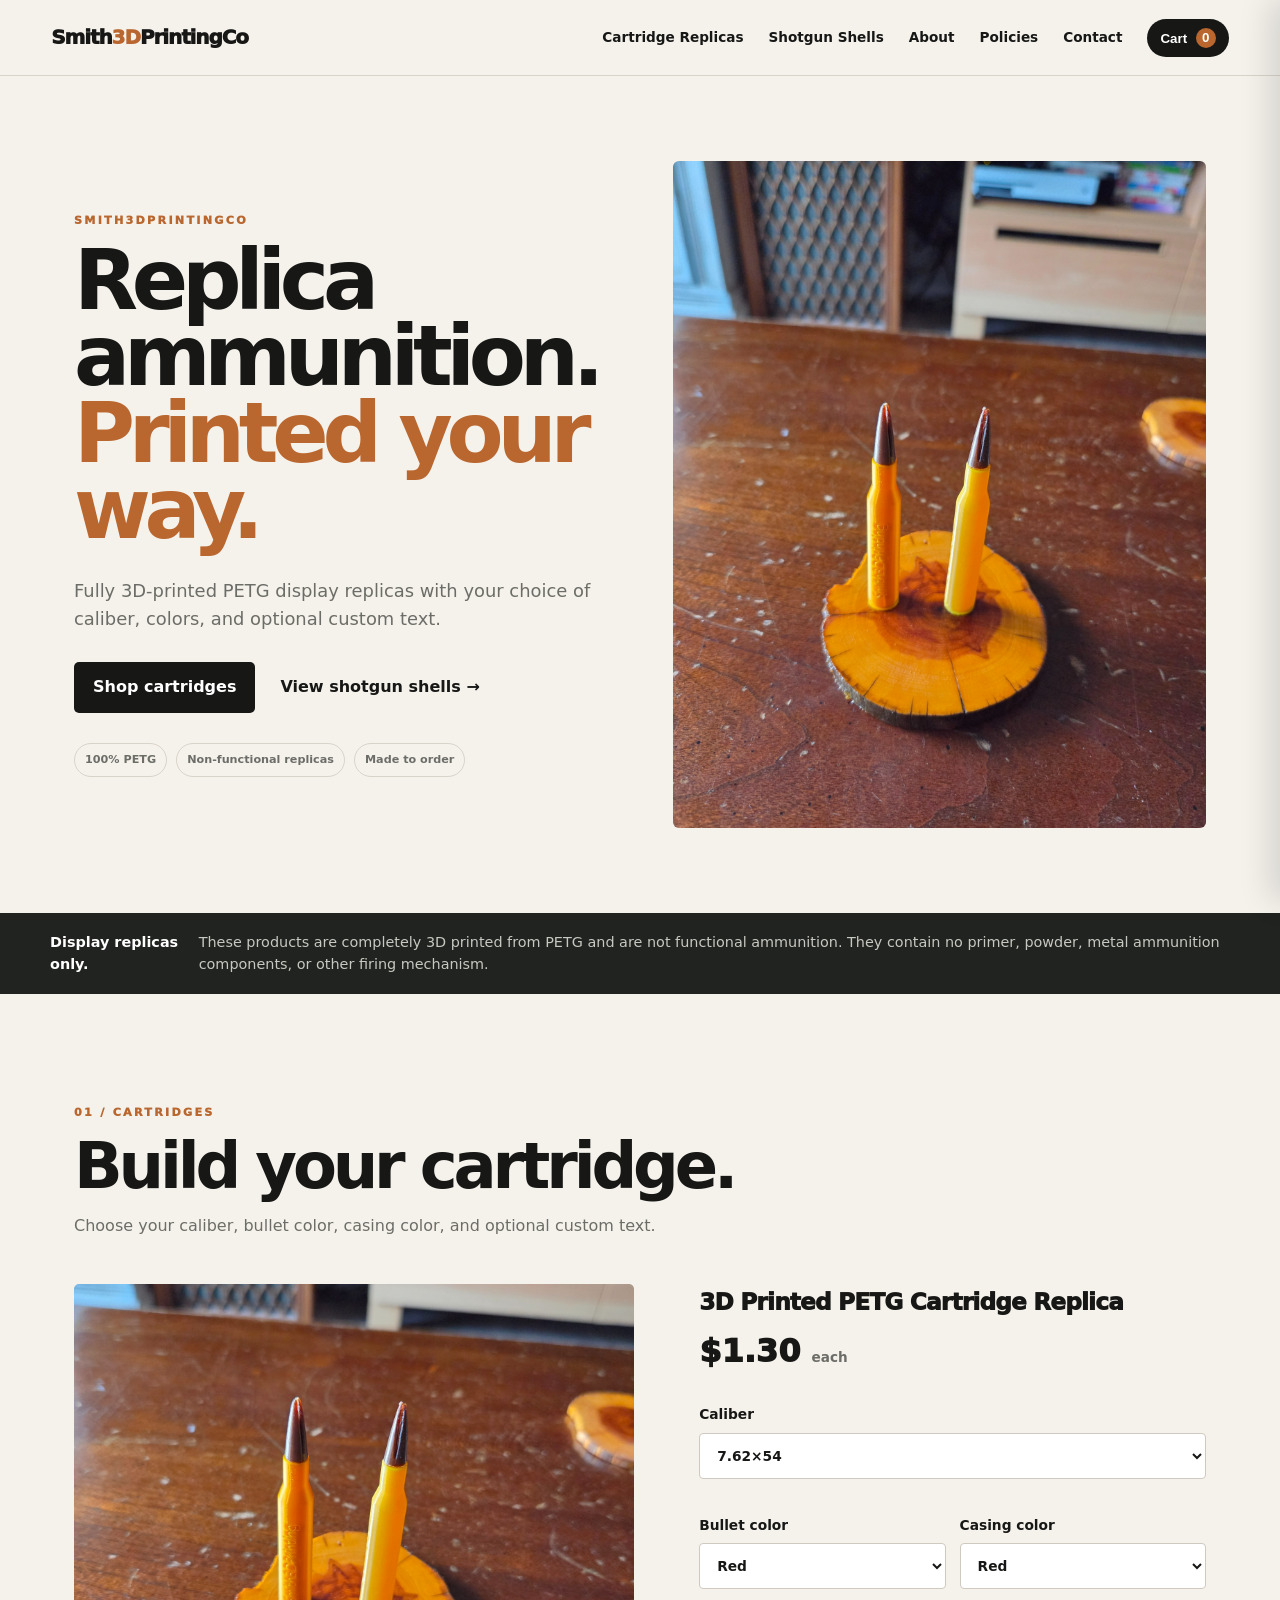
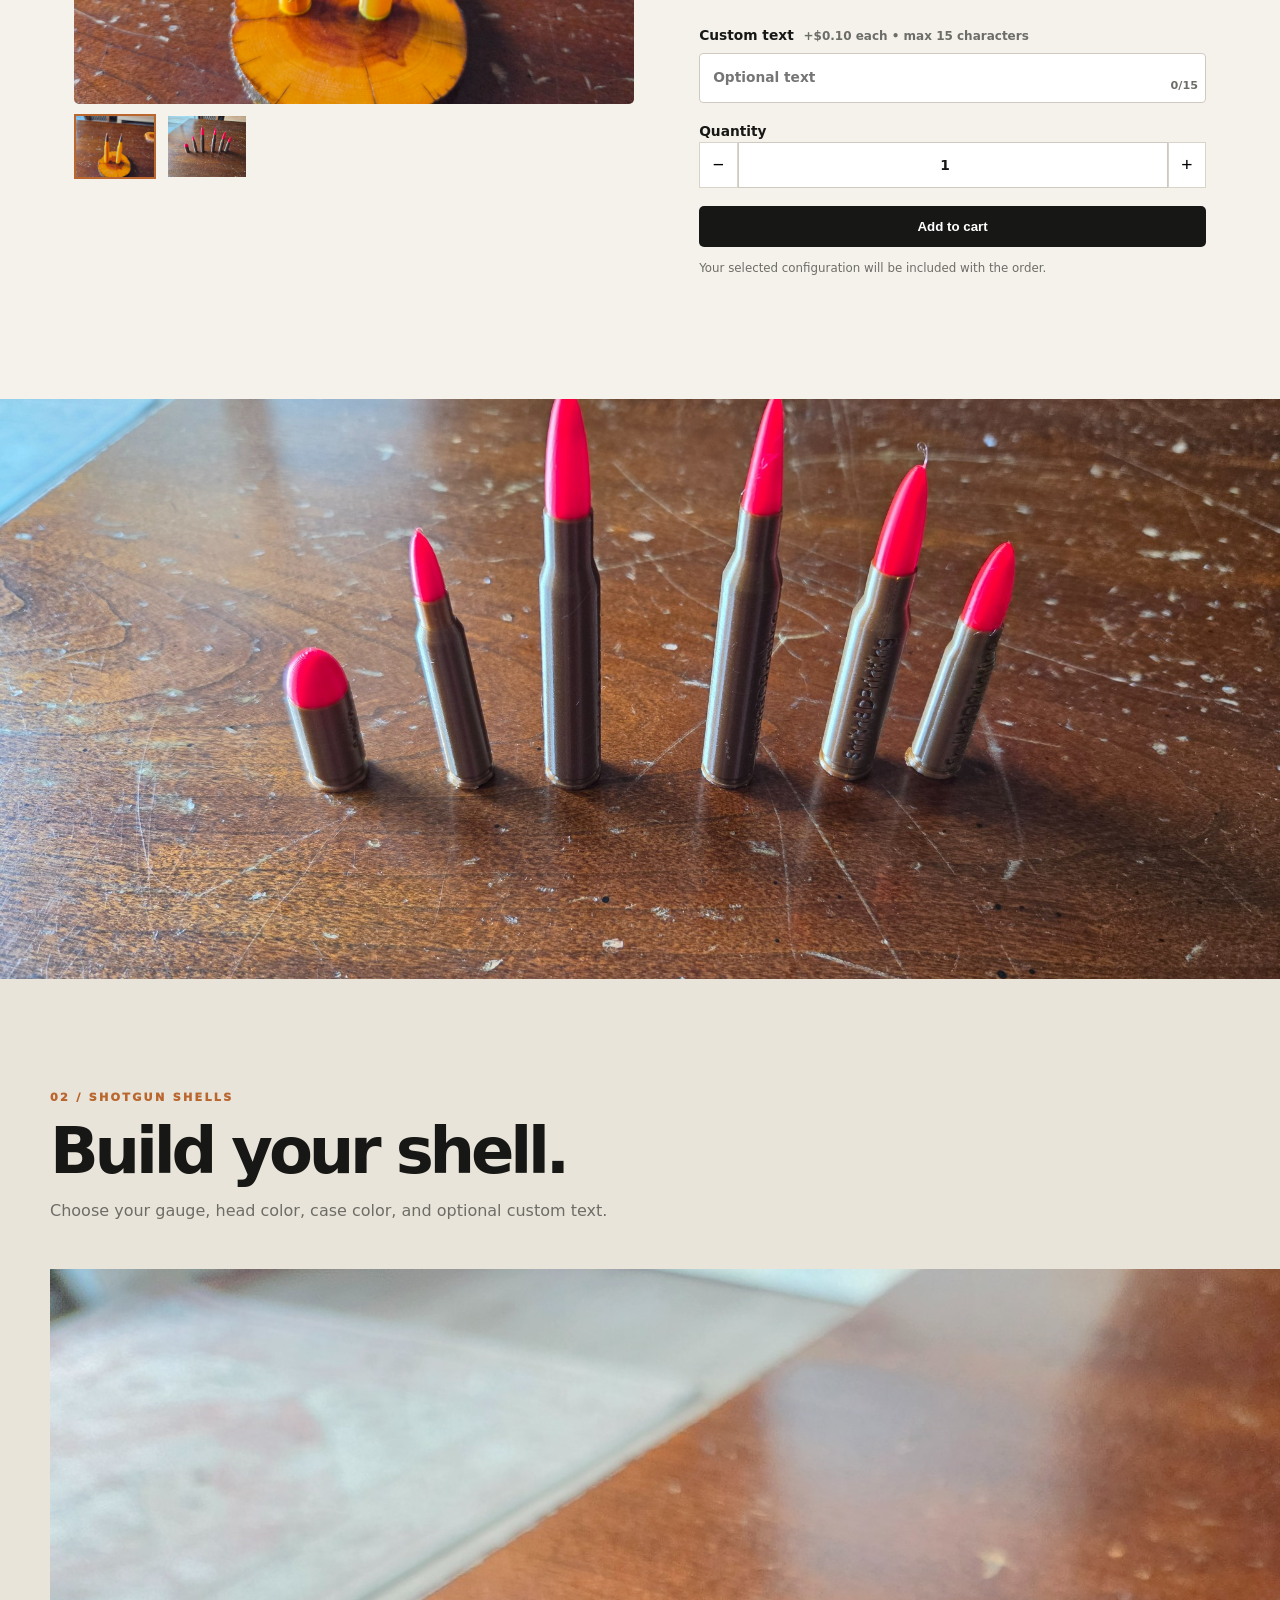
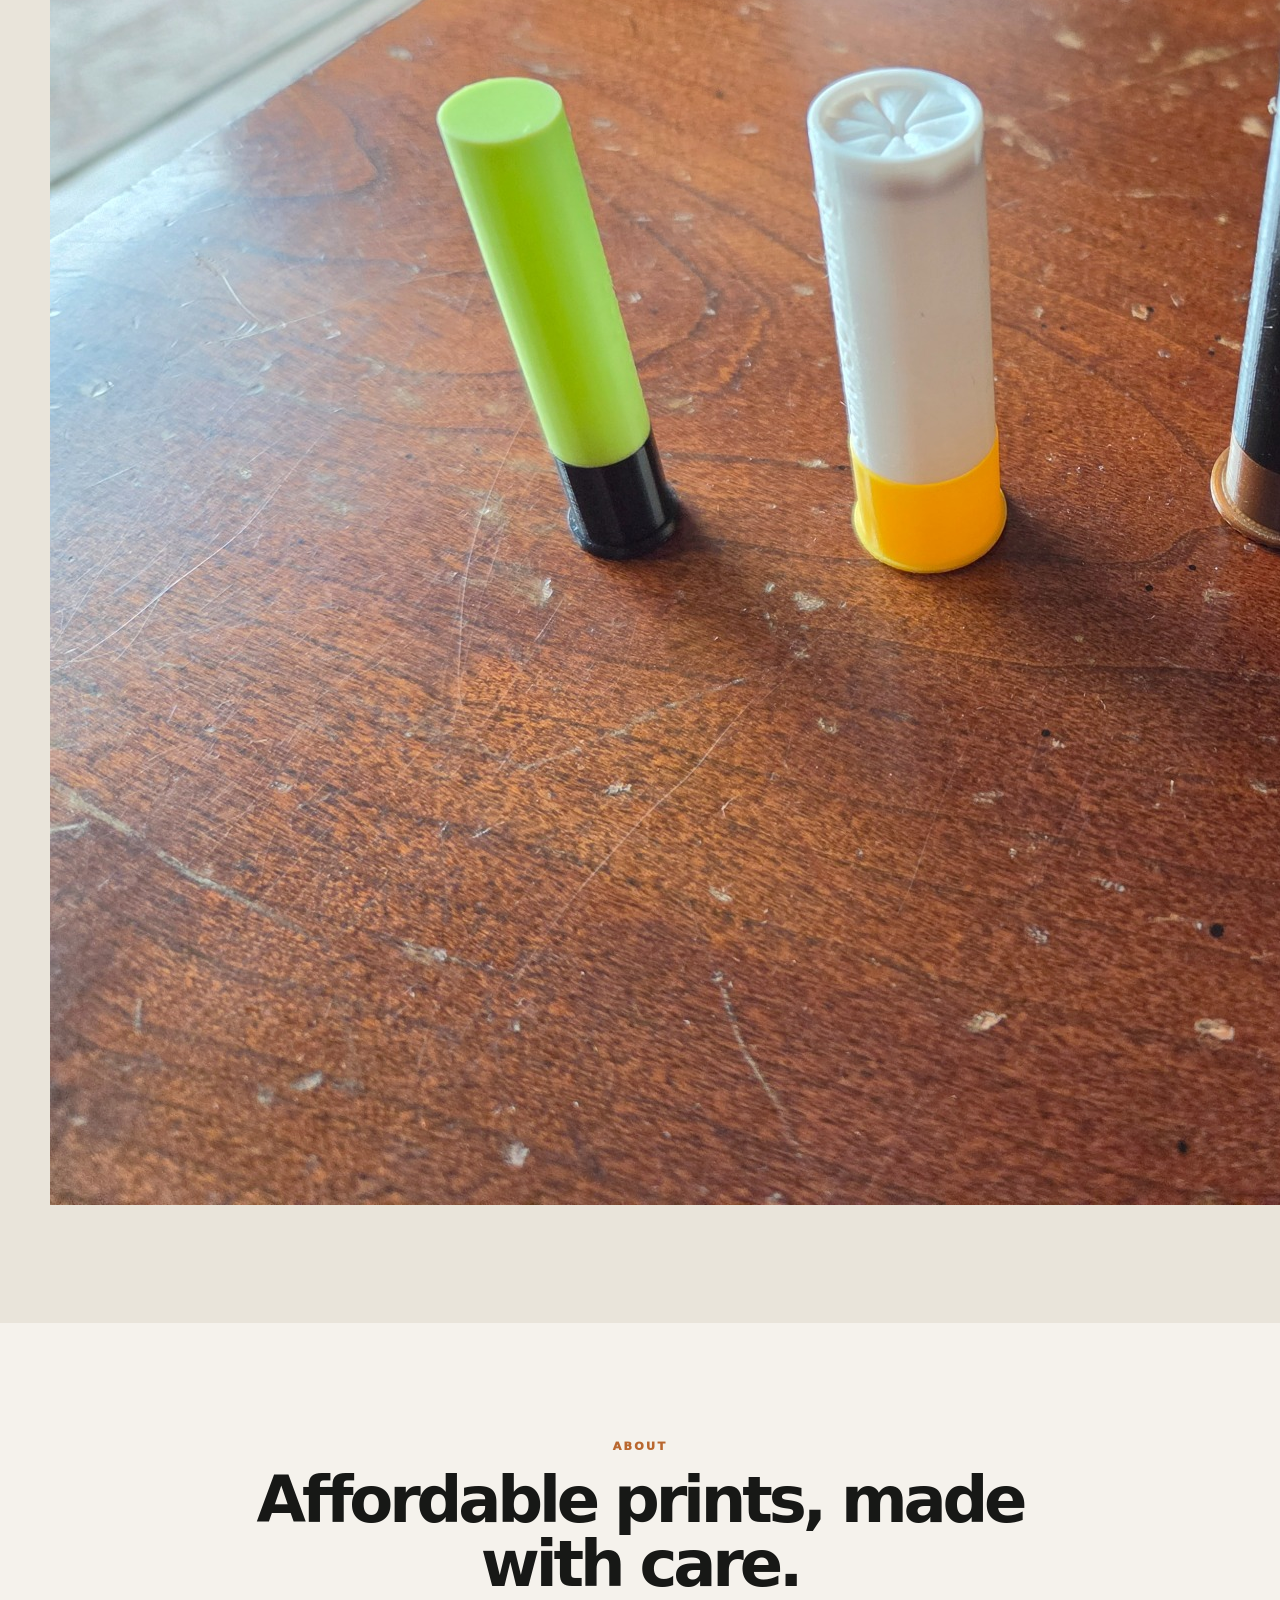
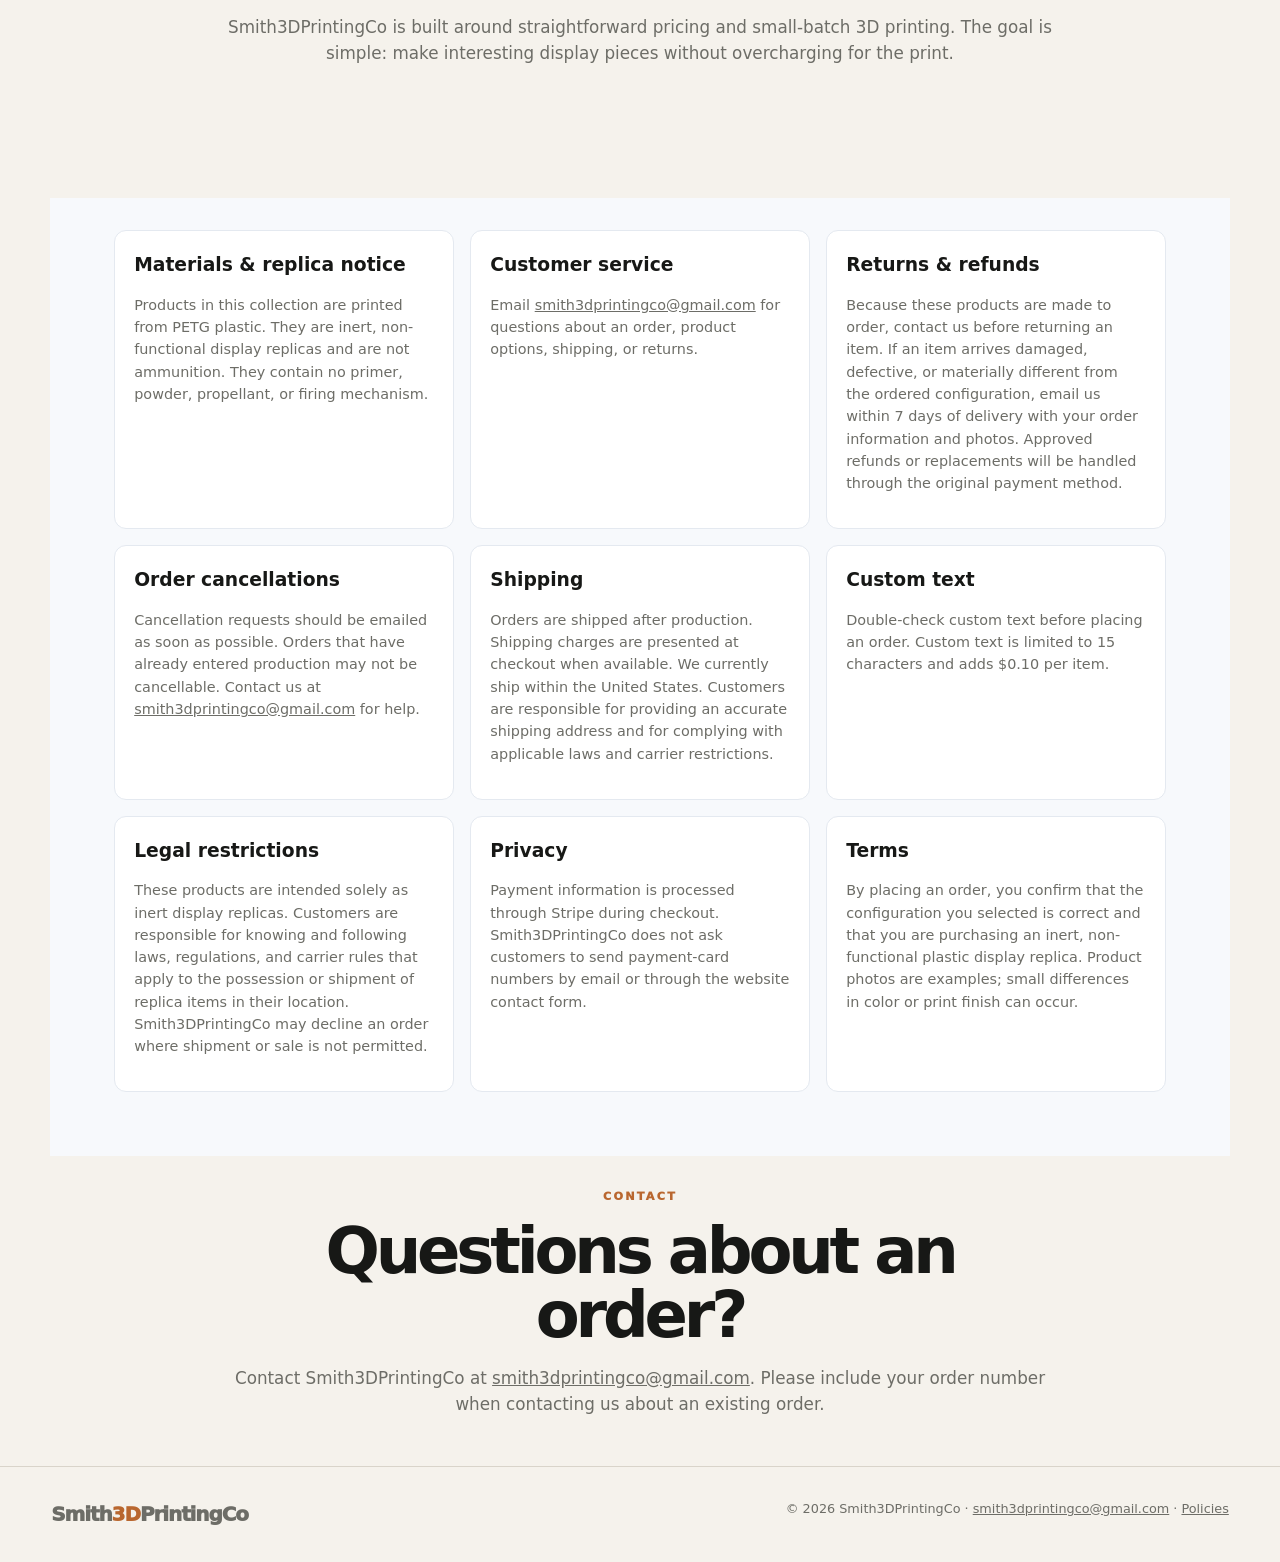
==== commit 5c0b42ac: "Add files via upload" ====
--- a/index.html
+++ b/index.html
@@ -13,6 +13,8 @@
     <a href="#cartridges">Cartridge Replicas</a>
     <a href="#shells">Shotgun Shells</a>
     <a href="#about">About</a>
+    <a href="#policies">Policies</a>
+    <a href="#contact">Contact</a>
     <button id="openCart" class="cart-pill">Cart <b id="cartCount">0</b></button>
   </nav>
   <button id="mobileMenu" class="mobile-menu">☰</button>
@@ -89,19 +91,30 @@
   <p>Smith3DPrintingCo is built around straightforward pricing and small-batch 3D printing. The goal is simple: make interesting display pieces without overcharging for the print.</p>
 </section>
 
-<section class="policies">
-  <div><h3>Materials</h3><p>Products in this collection are printed from PETG plastic.</p></div>
-  <div><h3>Replica notice</h3><p>Products are non-functional display replicas and are not ammunition.</p></div>
-  <div><h3>Custom orders</h3><p>Double-check custom text before placing an order. Custom text is limited to 15 characters.</p></div>
+<section class="policies" id="policies">
+  <div><h3>Materials &amp; replica notice</h3><p>Products in this collection are printed from PETG plastic. They are inert, non-functional display replicas and are not ammunition. They contain no primer, powder, propellant, or firing mechanism.</p></div>
+  <div><h3>Customer service</h3><p>Email <a href="mailto:smith3dprintingco@gmail.com">smith3dprintingco@gmail.com</a> for questions about an order, product options, shipping, or returns.</p></div>
+  <div><h3>Returns &amp; refunds</h3><p>Because these products are made to order, contact us before returning an item. If an item arrives damaged, defective, or materially different from the ordered configuration, email us within 7 days of delivery with your order information and photos. Approved refunds or replacements will be handled through the original payment method.</p></div>
+  <div><h3>Order cancellations</h3><p>Cancellation requests should be emailed as soon as possible. Orders that have already entered production may not be cancellable. Contact us at <a href="mailto:smith3dprintingco@gmail.com">smith3dprintingco@gmail.com</a> for help.</p></div>
+  <div><h3>Shipping</h3><p>Orders are shipped after production. Shipping charges are presented at checkout when available. We currently ship within the United States. Customers are responsible for providing an accurate shipping address and for complying with applicable laws and carrier restrictions.</p></div>
+  <div><h3>Custom text</h3><p>Double-check custom text before placing an order. Custom text is limited to 15 characters and adds $0.10 per item.</p></div>
+  <div><h3>Legal restrictions</h3><p>These products are intended solely as inert display replicas. Customers are responsible for knowing and following laws, regulations, and carrier rules that apply to the possession or shipment of replica items in their location. Smith3DPrintingCo may decline an order where shipment or sale is not permitted.</p></div>
+  <div><h3>Privacy</h3><p>Payment information is processed through Stripe during checkout. Smith3DPrintingCo does not ask customers to send payment-card numbers by email or through the website contact form.</p></div>
+  <div><h3>Terms</h3><p>By placing an order, you confirm that the configuration you selected is correct and that you are purchasing an inert, non-functional plastic display replica. Product photos are examples; small differences in color or print finish can occur.</p></div>
+</section>
+
+<section id="contact" class="about contact-section">
+  <p class="kicker">CONTACT</p><h2>Questions about an order?</h2>
+  <p>Contact Smith3DPrintingCo at <a href="mailto:smith3dprintingco@gmail.com">smith3dprintingco@gmail.com</a>. Please include your order number when contacting us about an existing order.</p>
 </section>
 </main>
 
-<footer><div class="logo">Smith<span>3D</span>PrintingCo</div><div>© <span id="year"></span> Smith3DPrintingCo</div></footer>
+<footer><div class="logo">Smith<span>3D</span>PrintingCo</div><div>© <span id="year"></span> Smith3DPrintingCo · <a href="mailto:smith3dprintingco@gmail.com">smith3dprintingco@gmail.com</a> · <a href="#policies">Policies</a></div></footer>
 
 <aside id="cartDrawer" class="drawer">
   <div class="drawer-head"><h2>Your cart</h2><button id="closeCart">×</button></div>
   <div id="cartItems"></div>
-  <div class="drawer-bottom"><div class="total"><span>Total</span><strong id="cartTotal">$0.00</strong></div><button id="checkout" class="btn full">Secure checkout</button><p class="fine">Stripe checkout will activate after your Stripe account and server credentials are connected.</p></div>
+  <div class="drawer-bottom"><div class="total"><span>Total</span><strong id="cartTotal">$0.00</strong></div><button id="checkout" class="btn full">Secure checkout</button><p class="fine">Secure checkout is powered by Stripe. Shipping is shown during checkout when the payment backend is connected.</p></div>
 </aside>
 <div id="overlay"></div>
 <script>window.SMITH_CATALOG={"store":{"name":"Smith3DPrintingCo","tagline":"3D Printed. Made for Display.","currency":"usd"},"colors":["Red","Pastel Green","Light Purple","Brass","Gold","Light Gold","Black","White"],"cartridges":["7.62×54",".223 / 5.56","7.62×39","7.92×57 Mauser","7.65×21 Parabellum","9×19 Parabellum","10mm AUTO",".30-06 Springfield",".40 S&W",".45 ACP",".308 Winchester",".338 Lapua Magnum",".500 S&W Magnum",".50 BMG"],"products":{"cartridge":{"name":"3D Printed PETG Cartridge Replica","basePriceCents":130,"customTextFeeCents":10,"maxCustomText":15,"images":["assets/cartridge-hero.jpg","assets/cartridge-gallery.jpg"]},"shotgunShell":{"name":"3D Printed PETG Shotgun Shell Replica","basePriceCents":130,"customTextFeeCents":10,"maxCustomText":15,"gauges":["12 Gauge — 3 inch","20 Gauge","16 Gauge — 3 inch",".410 Gauge"],"images":["assets/shotgun-shell-selected.jpg"]}},"shipping":{"originZip":"80127","packageLengthIn":9,"packageWidthIn":6,"packageWeightOz":3,"method":"server-side-carrier-rate"}}</script><script src="app.js"></script>
--- a/styles.css
+++ b/styles.css
@@ -7,3 +7,10 @@
 .drawer{position:fixed;z-index:50;right:0;top:0;bottom:0;width:min(440px,100%);background:#fff;transform:translateX(100%);transition:.25s;display:flex;flex-direction:column;padding:25px;box-shadow:-10px 0 30px #0002}.drawer.open{transform:translateX(0)}.drawer-head{display:flex;justify-content:space-between;align-items:center;border-bottom:1px solid var(--line)}.drawer-head h2{font-size:1.7rem}.drawer-head button{border:0;background:none;font-size:2rem}.drawer-bottom{margin-top:auto;border-top:1px solid var(--line);padding-top:18px}.total{display:flex;justify-content:space-between;font-size:1.25rem;margin-bottom:14px}.cart-item{padding:16px 0;border-bottom:1px solid var(--line)}.cart-item strong{display:block}.cart-item small{display:block;color:var(--muted);margin-top:4px}.cart-row{display:flex;justify-content:space-between;align-items:center;margin-top:10px}.mini-qty button{width:28px;height:28px;border:1px solid var(--line);background:#fff}.mini-qty{display:flex;align-items:center;gap:8px}#overlay{position:fixed;inset:0;background:#0005;z-index:40;display:none}#overlay.open{display:block}
 @media(max-width:820px){nav{display:none}.mobile-menu{display:block}.hero,.product-layout{grid-template-columns:1fr}.hero{padding-top:55px}.hero-image{order:-1}.product-layout{gap:40px}.policies{grid-template-columns:1fr 1fr}.notice{display:block}.notice strong{display:block;margin-bottom:3px}}
 @media(max-width:560px){.hero h1{font-size:3.25rem}.hero-actions{flex-direction:column;align-items:flex-start}.two-col,.policies{grid-template-columns:1fr}.product-section{padding:75px 20px}}
+.contact-section{padding-top:2rem;padding-bottom:2rem}
+.policies{display:grid;grid-template-columns:repeat(3,minmax(0,1fr));gap:1rem;padding:2rem 5vw 4rem;background:#f7f9fc}
+.policies>div{background:#fff;border:1px solid #e4e9f0;border-radius:12px;padding:1.2rem}
+.policies h3{margin-top:0}
+.policies a,.contact-section a,footer a{color:inherit;text-decoration:underline}
+@media(max-width:900px){.policies{grid-template-columns:1fr 1fr}}
+@media(max-width:600px){.policies{grid-template-columns:1fr}}
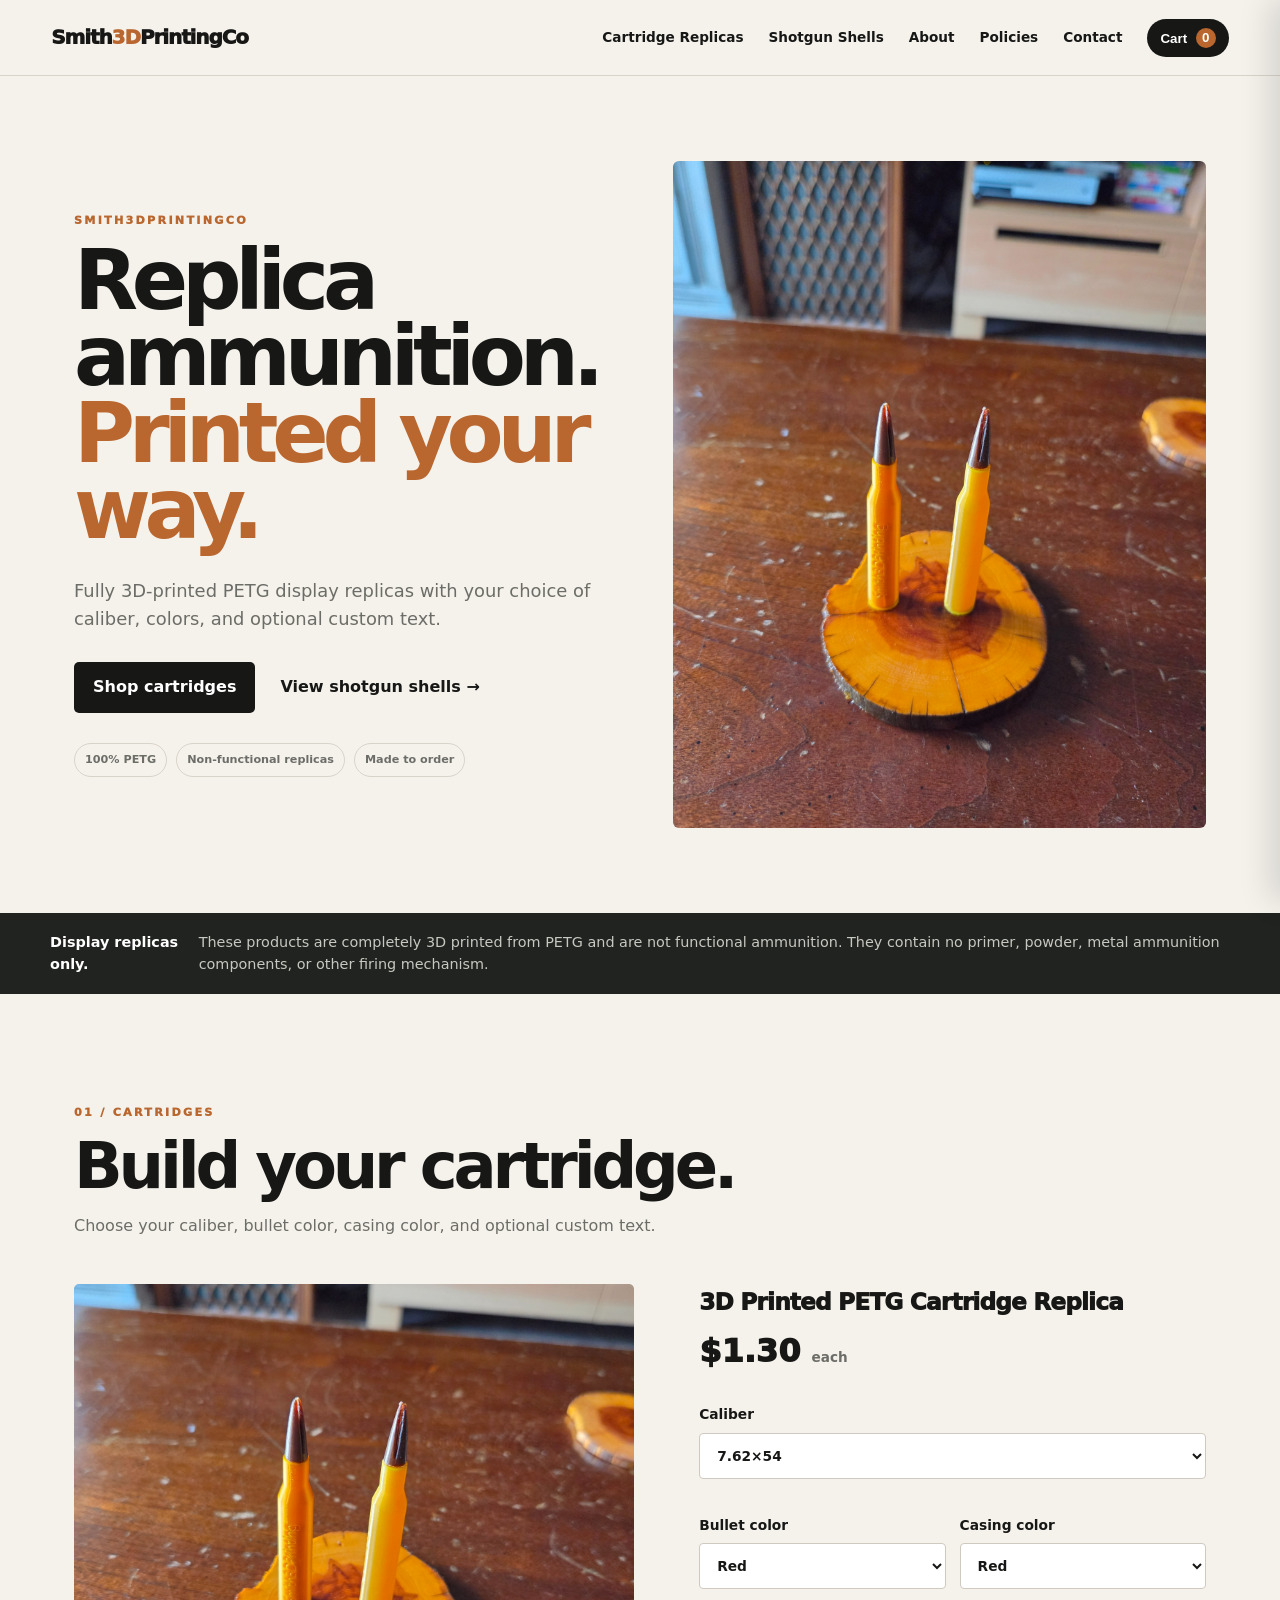
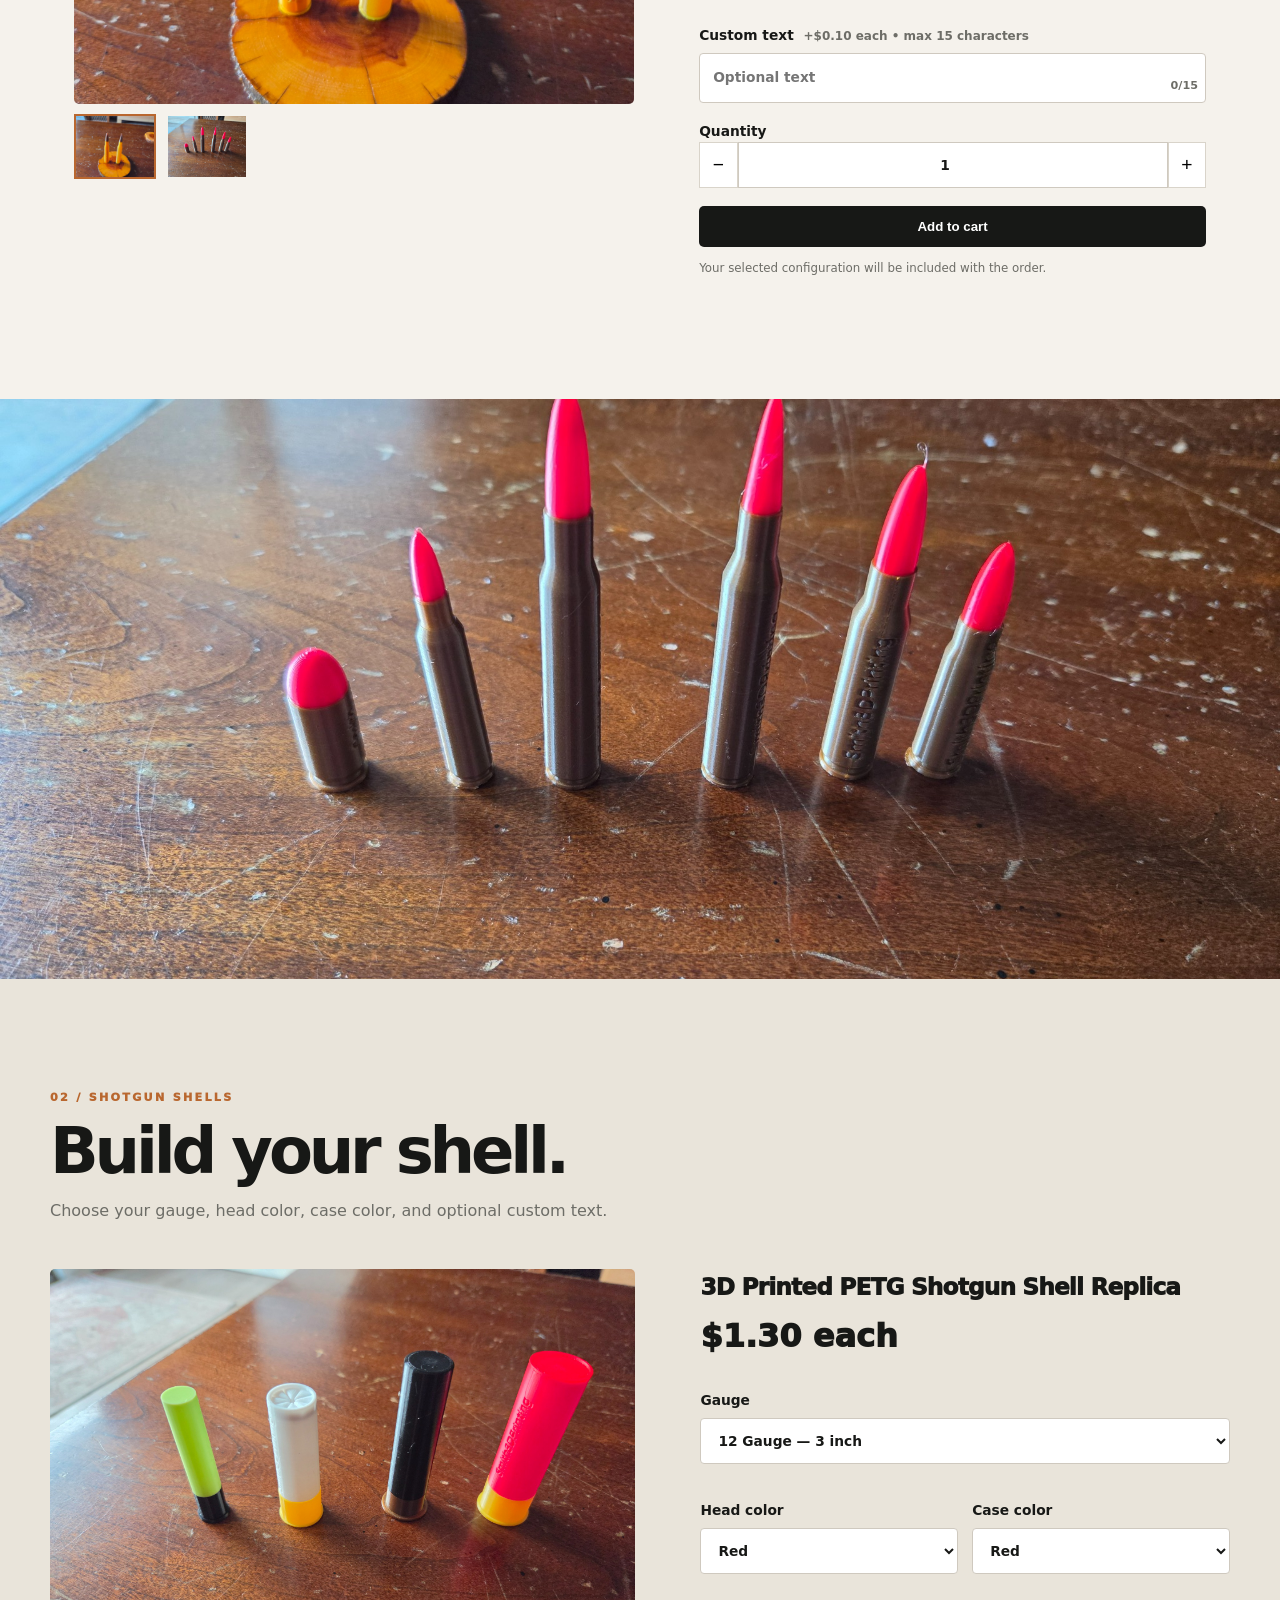
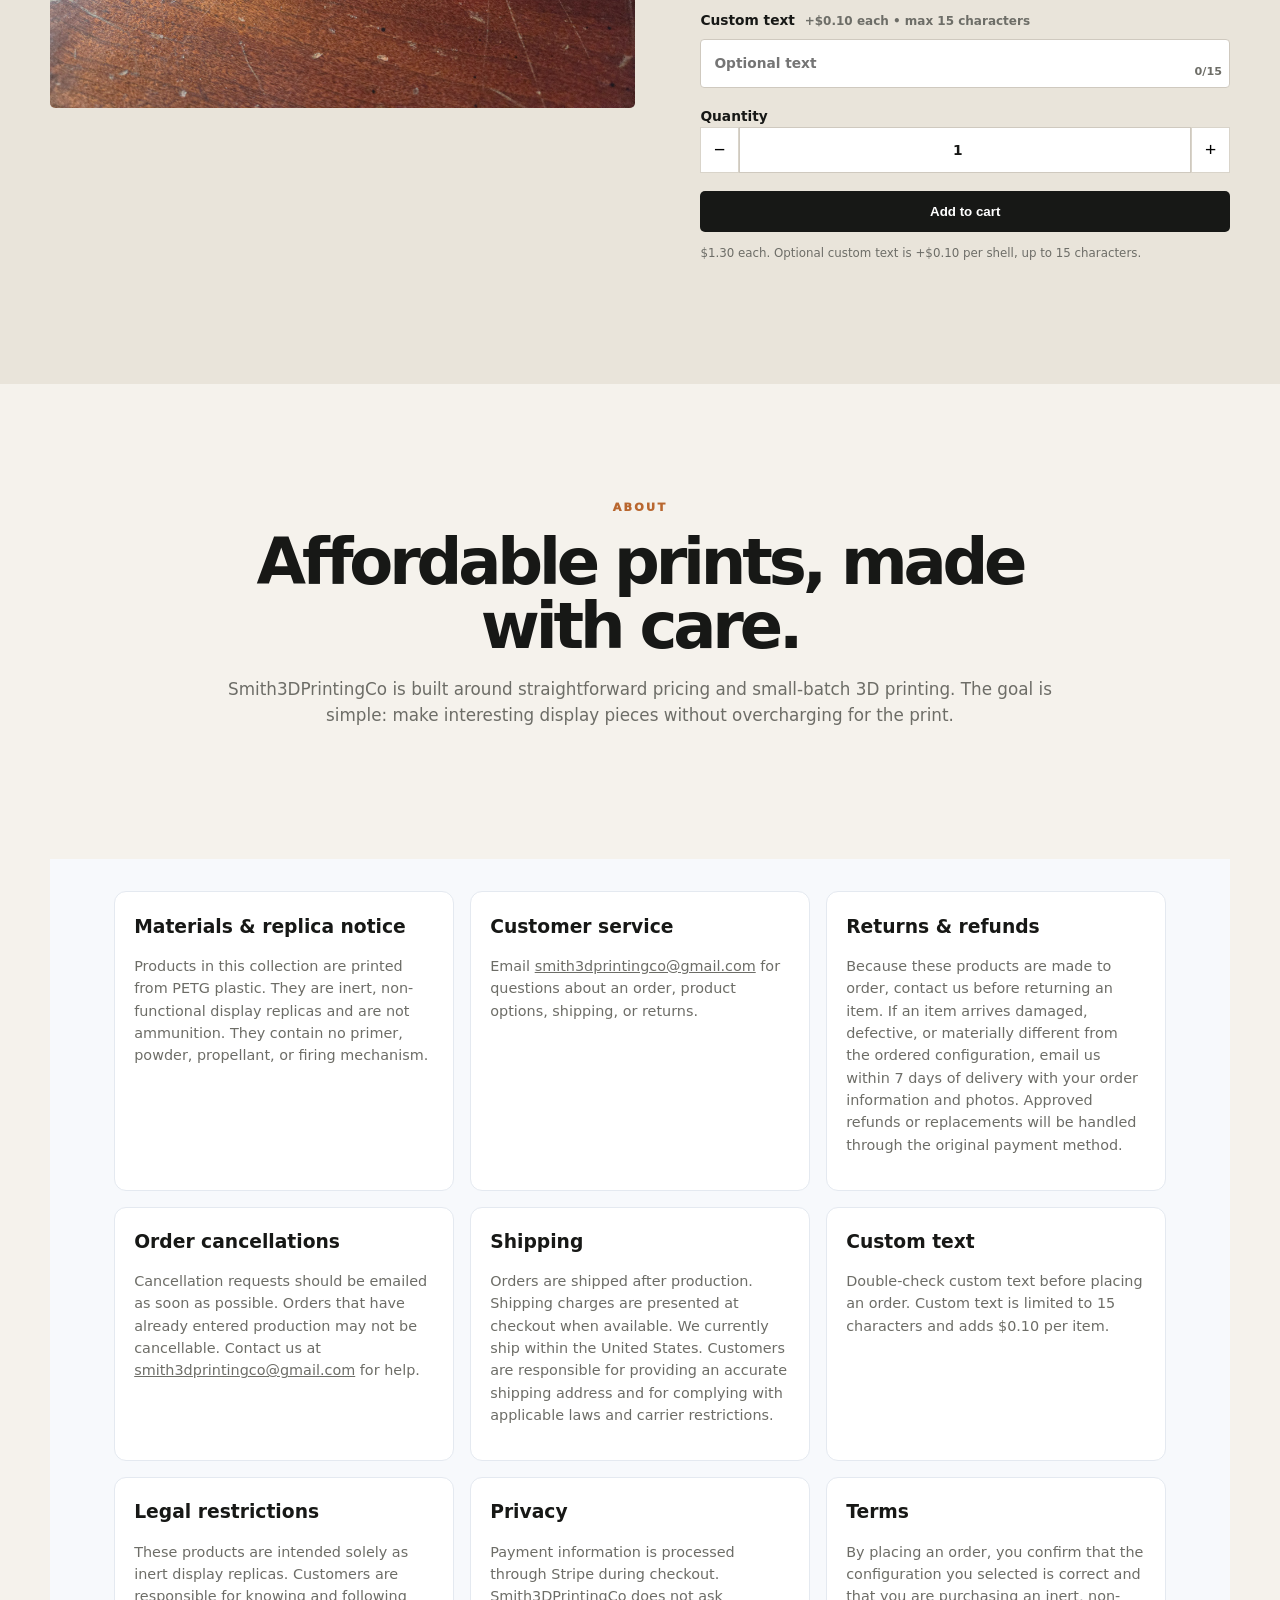
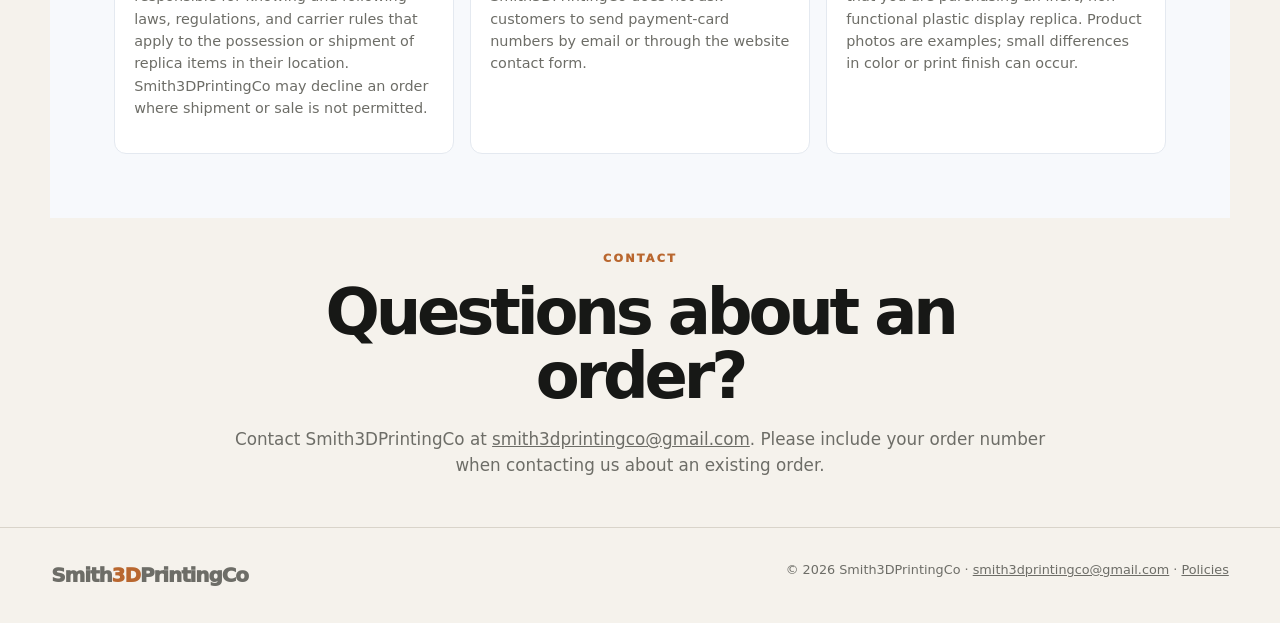
==== commit 28dd83f0: "Add files via upload" ====
--- a/index.html
+++ b/index.html
@@ -80,7 +80,7 @@
         <div class="charcount"><span id="shellCharCount">0</span>/15</div>
       </label>
       <label>Quantity<div class="qty"><button data-q="shellQty" data-d="-1">−</button><input id="shellQty" type="number" min="1" value="1"><button data-q="shellQty" data-d="1">+</button></div></label>
-      <button id="addShell" class="btn full">Set shell price to enable</button>
+      <button id="addShell" class="btn full">Add to cart</button>
       <p class="fine">$1.30 each. Optional custom text is +$0.10 per shell, up to 15 characters.</p>
     </div>
   </div>
@@ -117,5 +117,5 @@
   <div class="drawer-bottom"><div class="total"><span>Total</span><strong id="cartTotal">$0.00</strong></div><button id="checkout" class="btn full">Secure checkout</button><p class="fine">Secure checkout is powered by Stripe. Shipping is shown during checkout when the payment backend is connected.</p></div>
 </aside>
 <div id="overlay"></div>
-<script>window.SMITH_CATALOG={"store":{"name":"Smith3DPrintingCo","tagline":"3D Printed. Made for Display.","currency":"usd"},"colors":["Red","Pastel Green","Light Purple","Brass","Gold","Light Gold","Black","White"],"cartridges":["7.62×54",".223 / 5.56","7.62×39","7.92×57 Mauser","7.65×21 Parabellum","9×19 Parabellum","10mm AUTO",".30-06 Springfield",".40 S&W",".45 ACP",".308 Winchester",".338 Lapua Magnum",".500 S&W Magnum",".50 BMG"],"products":{"cartridge":{"name":"3D Printed PETG Cartridge Replica","basePriceCents":130,"customTextFeeCents":10,"maxCustomText":15,"images":["assets/cartridge-hero.jpg","assets/cartridge-gallery.jpg"]},"shotgunShell":{"name":"3D Printed PETG Shotgun Shell Replica","basePriceCents":130,"customTextFeeCents":10,"maxCustomText":15,"gauges":["12 Gauge — 3 inch","20 Gauge","16 Gauge — 3 inch",".410 Gauge"],"images":["assets/shotgun-shell-selected.jpg"]}},"shipping":{"originZip":"80127","packageLengthIn":9,"packageWidthIn":6,"packageWeightOz":3,"method":"server-side-carrier-rate"}}</script><script src="app.js"></script>
+<script>window.SMITH_CATALOG={"store":{"name":"Smith3DPrintingCo","tagline":"3D Printed. Made for Display.","currency":"usd"},"colors":["Red","Pastel Green","Light Purple","Brass","Gold","Light Gold","Black","White"],"cartridges":["7.62×54",".223 / 5.56","7.62×39","7.92×57 Mauser","7.65×21 Parabellum","9×19 Parabellum","10mm AUTO",".30-06 Springfield",".40 S&W",".45 ACP",".308 Winchester",".338 Lapua Magnum",".500 S&W Magnum",".50 BMG"],"products":{"cartridge":{"name":"3D Printed PETG Cartridge Replica","basePriceCents":130,"customTextFeeCents":10,"maxCustomText":15,"images":["assets/cartridge-hero.jpg","assets/cartridge-gallery.jpg"]},"shotgunShell":{"name":"3D Printed PETG Shotgun Shell Replica","basePriceCents":130,"customTextFeeCents":10,"maxCustomText":15,"gauges":["12 Gauge — 3 inch","20 Gauge","16 Gauge — 3 inch",".410 Gauge"],"images":["assets/shotgun-shell-selected.jpg"]}},"shipping":{"originZip":"80127","packageLengthIn":9,"packageWidthIn":6,"packageWeightOz":3,"method":"server-side-carrier-rate"}}</script><script src="app.js?v=9"></script>
 </body></html>
--- a/styles.css
+++ b/styles.css
@@ -3,7 +3,7 @@
 header{height:76px;position:sticky;top:0;z-index:20;background:rgba(245,242,236,.94);backdrop-filter:blur(12px);border-bottom:1px solid var(--line);display:flex;align-items:center;justify-content:space-between;padding:0 4vw}.logo{font-weight:950;letter-spacing:-.055em;font-size:1.25rem}.logo span{color:var(--accent)}
 nav{display:flex;align-items:center;gap:25px;font-size:.85rem;font-weight:800}nav a:hover{color:var(--accent)}.cart-pill{border:0;background:var(--ink);color:#fff;border-radius:99px;padding:9px 13px;font-weight:800}.cart-pill b{display:inline-grid;place-items:center;background:var(--accent);border-radius:50%;width:20px;height:20px;margin-left:5px}.mobile-menu{display:none;border:0;background:none;font-size:1.4rem}
 .hero{max-width:var(--max);margin:auto;min-height:720px;padding:85px 24px;display:grid;grid-template-columns:1fr 1fr;gap:65px;align-items:center}.kicker{color:var(--accent);font-size:.7rem;letter-spacing:.2em;font-weight:950;margin:0 0 13px}.hero h1{font-size:clamp(3.2rem,6.5vw,6.1rem);line-height:.92;letter-spacing:-.075em;margin:0 0 28px}.hero h1 em{color:var(--accent);font-style:normal}.hero-copy>p:not(.kicker){font-size:1.12rem;color:var(--muted);max-width:550px}.hero-actions{display:flex;align-items:center;gap:25px;margin:30px 0}.btn{display:inline-block;border:0;border-radius:5px;background:var(--ink);color:#fff;padding:13px 19px;font-weight:900;cursor:pointer}.btn:hover{background:var(--accent)}.text-link{font-weight:900}.trust{display:flex;flex-wrap:wrap;gap:9px}.trust span{font-size:.7rem;border:1px solid var(--line);padding:7px 10px;border-radius:99px;color:var(--muted);font-weight:800}.hero-image img,.gallery>img,.photo-band img{width:100%;height:100%;object-fit:cover;display:block}.hero-image{aspect-ratio:4/5;overflow:hidden;background:#ddd;border-radius:6px}
-.notice{background:var(--dark);color:#fff;padding:18px max(24px,calc((100vw - var(--max))/2));display:flex;gap:14px;align-items:center;font-size:.9rem}.notice span{color:#c8c8c2}.product-section{max-width:var(--max);margin:auto;padding:110px 24px}.product-section.alt{max-width:none;background:#e9e4da}.product-section.alt .section-title,.product-section.alt .product-layout{max-width:var(--max);margin-left:auto;margin-right:auto}.section-title{margin-bottom:45px}.section-title h2{font-size:clamp(2.5rem,5vw,4.4rem);line-height:1;letter-spacing:-.065em;margin:0 0 15px}.section-title>p:last-child{color:var(--muted);max-width:600px}.product-layout{display:grid;grid-template-columns:1.05fr .95fr;gap:65px;align-items:start}.gallery>img{aspect-ratio:4/3;border-radius:5px;object-fit:cover}.thumbs{display:flex;gap:10px;margin-top:10px}.thumbs button{border:2px solid transparent;padding:0;background:none;width:82px;height:65px;overflow:hidden;cursor:pointer}.thumbs button:first-child{border-color:var(--accent)}.thumbs img{width:100%;height:100%;object-fit:cover}.product-name{font-size:1.45rem;font-weight:950;letter-spacing:-.035em}.price{font-size:2rem;font-weight:950;margin:7px 0 28px}.price small{font-size:.85rem;color:var(--muted);font-weight:700}label{display:block;font-weight:850;font-size:.86rem;margin:18px 0;position:relative}select,input{width:100%;margin-top:7px;padding:13px;border:1px solid #cfc9bf;background:#fff;border-radius:4px;font:inherit;color:var(--ink)}select{cursor:pointer}.two-col{display:grid;grid-template-columns:1fr 1fr;gap:14px}.muted{font-weight:600;color:var(--muted);font-size:.75rem;margin-left:5px}.charcount{position:absolute;right:8px;bottom:8px;font-size:.7rem;color:var(--muted)}.qty{display:flex;align-items:center}.qty button{width:43px;height:46px;border:1px solid var(--line);background:#fff;font-size:1.2rem}.qty input{margin:0;text-align:center;border-radius:0;height:46px}.full{width:100%;text-align:center}.fine{font-size:.74rem;color:var(--muted)}.photo-band{max-height:580px;overflow:hidden}.photo-band img{height:min(62vw,580px);object-position:center 48%}.shell-art{min-height:480px}.shell-placeholder{height:100%;min-height:480px;display:grid;place-items:center;text-align:center;background:linear-gradient(135deg,#d8d3ca,#bdb7ac);border:1px dashed #999;color:#696963;font-weight:950;letter-spacing:.13em}.about{max-width:900px;text-align:center;margin:auto;padding:115px 24px}.about h2{font-size:clamp(2.5rem,5vw,4.2rem);line-height:1;letter-spacing:-.065em;margin:0 0 18px}.about p:last-child{color:var(--muted);font-size:1.05rem}.policies{max-width:var(--max);margin:auto;padding:0 24px 100px;display:grid;grid-template-columns:repeat(3,1fr);gap:20px}.policies>div{border-top:1px solid var(--line);padding-top:18px}.policies h3{margin:0 0 7px}.policies p{color:var(--muted);font-size:.9rem}footer{border-top:1px solid var(--line);padding:32px 4vw;display:flex;justify-content:space-between;color:var(--muted);font-size:.8rem}
+.notice{background:var(--dark);color:#fff;padding:18px max(24px,calc((100vw - var(--max))/2));display:flex;gap:14px;align-items:center;font-size:.9rem}.notice span{color:#c8c8c2}.product-section{max-width:var(--max);margin:auto;padding:110px 24px}.product-section.alt{max-width:none;background:#e9e4da}.product-section.alt .section-title,.product-section.alt .product-layout{max-width:var(--max);margin-left:auto;margin-right:auto}.section-title{margin-bottom:45px}.section-title h2{font-size:clamp(2.5rem,5vw,4.4rem);line-height:1;letter-spacing:-.065em;margin:0 0 15px}.section-title>p:last-child{color:var(--muted);max-width:600px}.product-layout{display:grid;grid-template-columns:1.05fr .95fr;gap:65px;align-items:start}.gallery>img{aspect-ratio:4/3;border-radius:5px;object-fit:cover}.thumbs{display:flex;gap:10px;margin-top:10px}.thumbs button{border:2px solid transparent;padding:0;background:none;width:82px;height:65px;overflow:hidden;cursor:pointer}.thumbs button:first-child{border-color:var(--accent)}.thumbs img{width:100%;height:100%;object-fit:cover}.product-name{font-size:1.45rem;font-weight:950;letter-spacing:-.035em}.price{font-size:2rem;font-weight:950;margin:7px 0 28px}.price small{font-size:.85rem;color:var(--muted);font-weight:700}label{display:block;font-weight:850;font-size:.86rem;margin:18px 0;position:relative}select,input{width:100%;margin-top:7px;padding:13px;border:1px solid #cfc9bf;background:#fff;border-radius:4px;font:inherit;color:var(--ink)}select{cursor:pointer}.two-col{display:grid;grid-template-columns:1fr 1fr;gap:14px}.muted{font-weight:600;color:var(--muted);font-size:.75rem;margin-left:5px}.charcount{position:absolute;right:8px;bottom:8px;font-size:.7rem;color:var(--muted)}.qty{display:flex;align-items:center}.qty button{width:43px;height:46px;border:1px solid var(--line);background:#fff;font-size:1.2rem}.qty input{margin:0;text-align:center;border-radius:0;height:46px}.full{width:100%;text-align:center}.fine{font-size:.74rem;color:var(--muted)}.photo-band{max-height:580px;overflow:hidden}.photo-band img{height:min(62vw,580px);object-position:center 48%}.shell-art{aspect-ratio:4/3;min-height:0;overflow:hidden;border-radius:5px;background:#ddd}.shell-art img{width:100%;height:100%;object-fit:cover;object-position:center;display:block}.shell-placeholder{height:100%;min-height:480px;display:grid;place-items:center;text-align:center;background:linear-gradient(135deg,#d8d3ca,#bdb7ac);border:1px dashed #999;color:#696963;font-weight:950;letter-spacing:.13em}.about{max-width:900px;text-align:center;margin:auto;padding:115px 24px}.about h2{font-size:clamp(2.5rem,5vw,4.2rem);line-height:1;letter-spacing:-.065em;margin:0 0 18px}.about p:last-child{color:var(--muted);font-size:1.05rem}.policies{max-width:var(--max);margin:auto;padding:0 24px 100px;display:grid;grid-template-columns:repeat(3,1fr);gap:20px}.policies>div{border-top:1px solid var(--line);padding-top:18px}.policies h3{margin:0 0 7px}.policies p{color:var(--muted);font-size:.9rem}footer{border-top:1px solid var(--line);padding:32px 4vw;display:flex;justify-content:space-between;color:var(--muted);font-size:.8rem}
 .drawer{position:fixed;z-index:50;right:0;top:0;bottom:0;width:min(440px,100%);background:#fff;transform:translateX(100%);transition:.25s;display:flex;flex-direction:column;padding:25px;box-shadow:-10px 0 30px #0002}.drawer.open{transform:translateX(0)}.drawer-head{display:flex;justify-content:space-between;align-items:center;border-bottom:1px solid var(--line)}.drawer-head h2{font-size:1.7rem}.drawer-head button{border:0;background:none;font-size:2rem}.drawer-bottom{margin-top:auto;border-top:1px solid var(--line);padding-top:18px}.total{display:flex;justify-content:space-between;font-size:1.25rem;margin-bottom:14px}.cart-item{padding:16px 0;border-bottom:1px solid var(--line)}.cart-item strong{display:block}.cart-item small{display:block;color:var(--muted);margin-top:4px}.cart-row{display:flex;justify-content:space-between;align-items:center;margin-top:10px}.mini-qty button{width:28px;height:28px;border:1px solid var(--line);background:#fff}.mini-qty{display:flex;align-items:center;gap:8px}#overlay{position:fixed;inset:0;background:#0005;z-index:40;display:none}#overlay.open{display:block}
 @media(max-width:820px){nav{display:none}.mobile-menu{display:block}.hero,.product-layout{grid-template-columns:1fr}.hero{padding-top:55px}.hero-image{order:-1}.product-layout{gap:40px}.policies{grid-template-columns:1fr 1fr}.notice{display:block}.notice strong{display:block;margin-bottom:3px}}
 @media(max-width:560px){.hero h1{font-size:3.25rem}.hero-actions{flex-direction:column;align-items:flex-start}.two-col,.policies{grid-template-columns:1fr}.product-section{padding:75px 20px}}
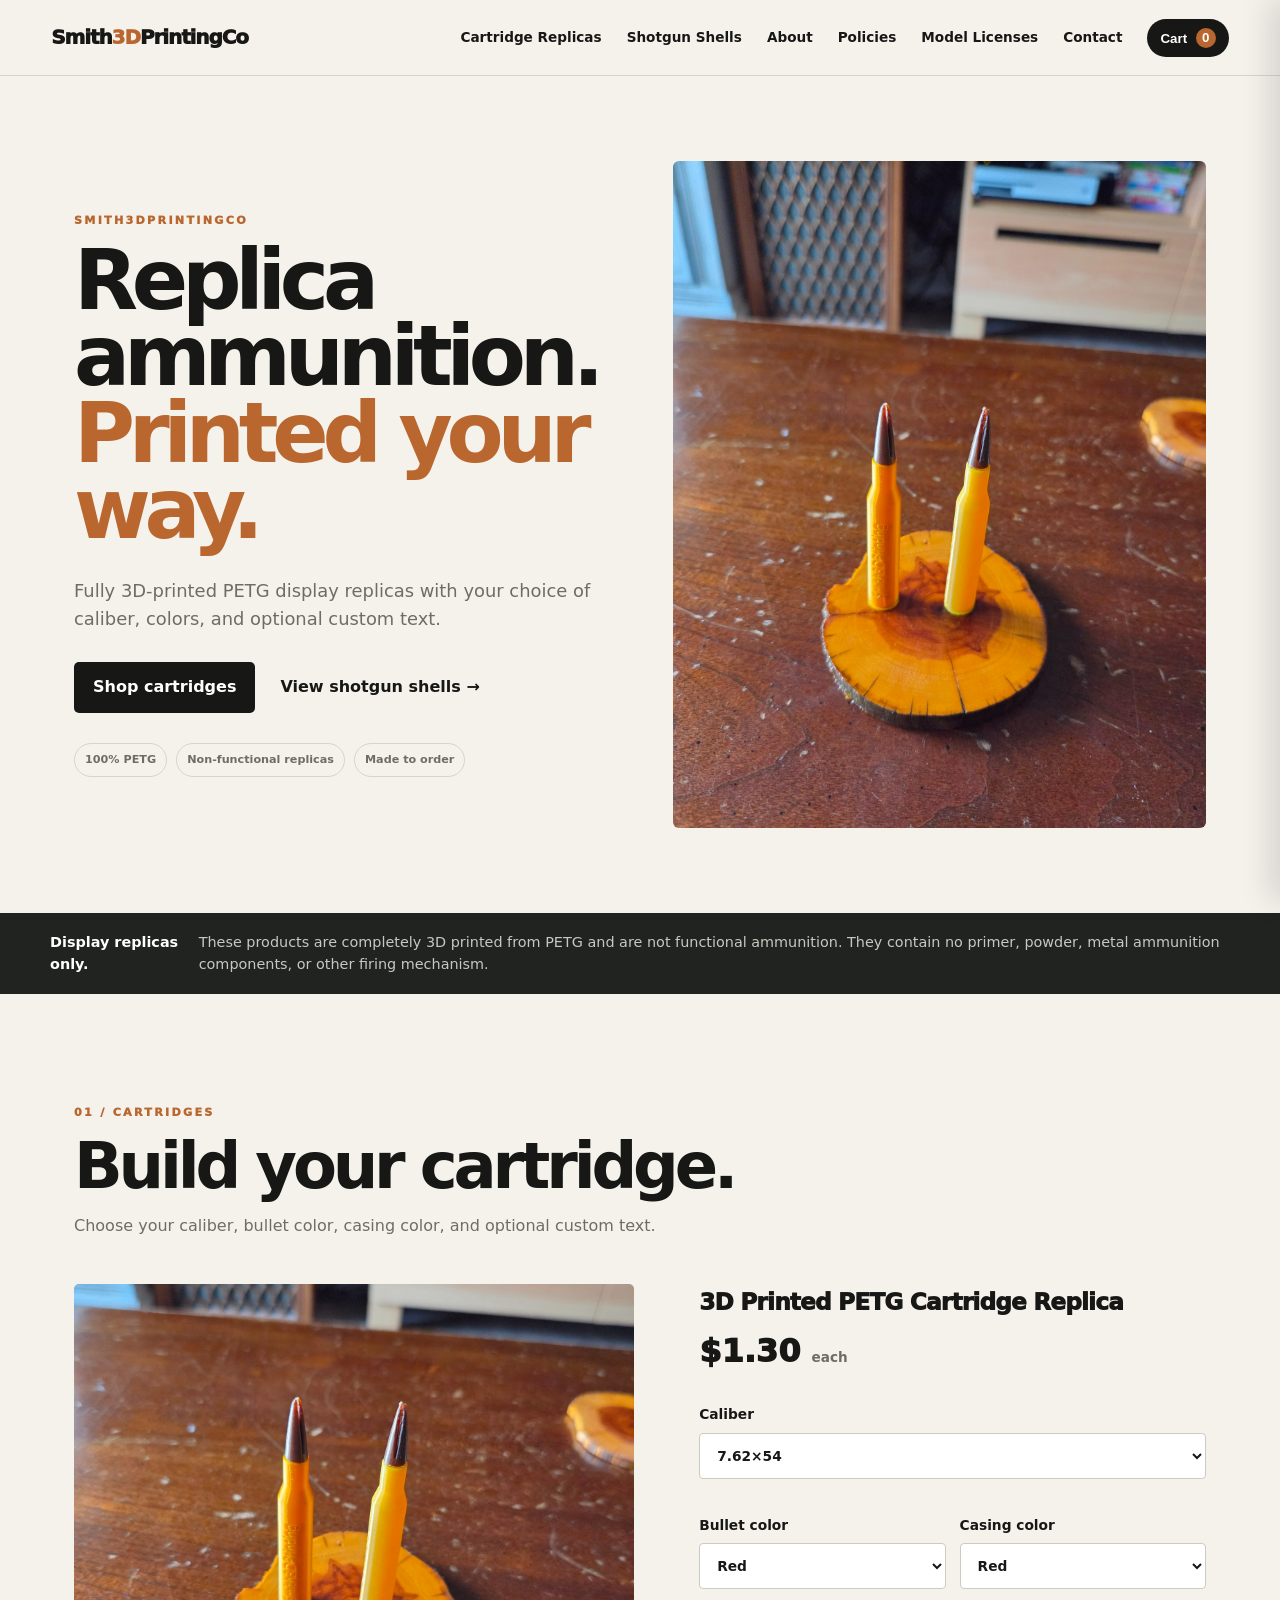
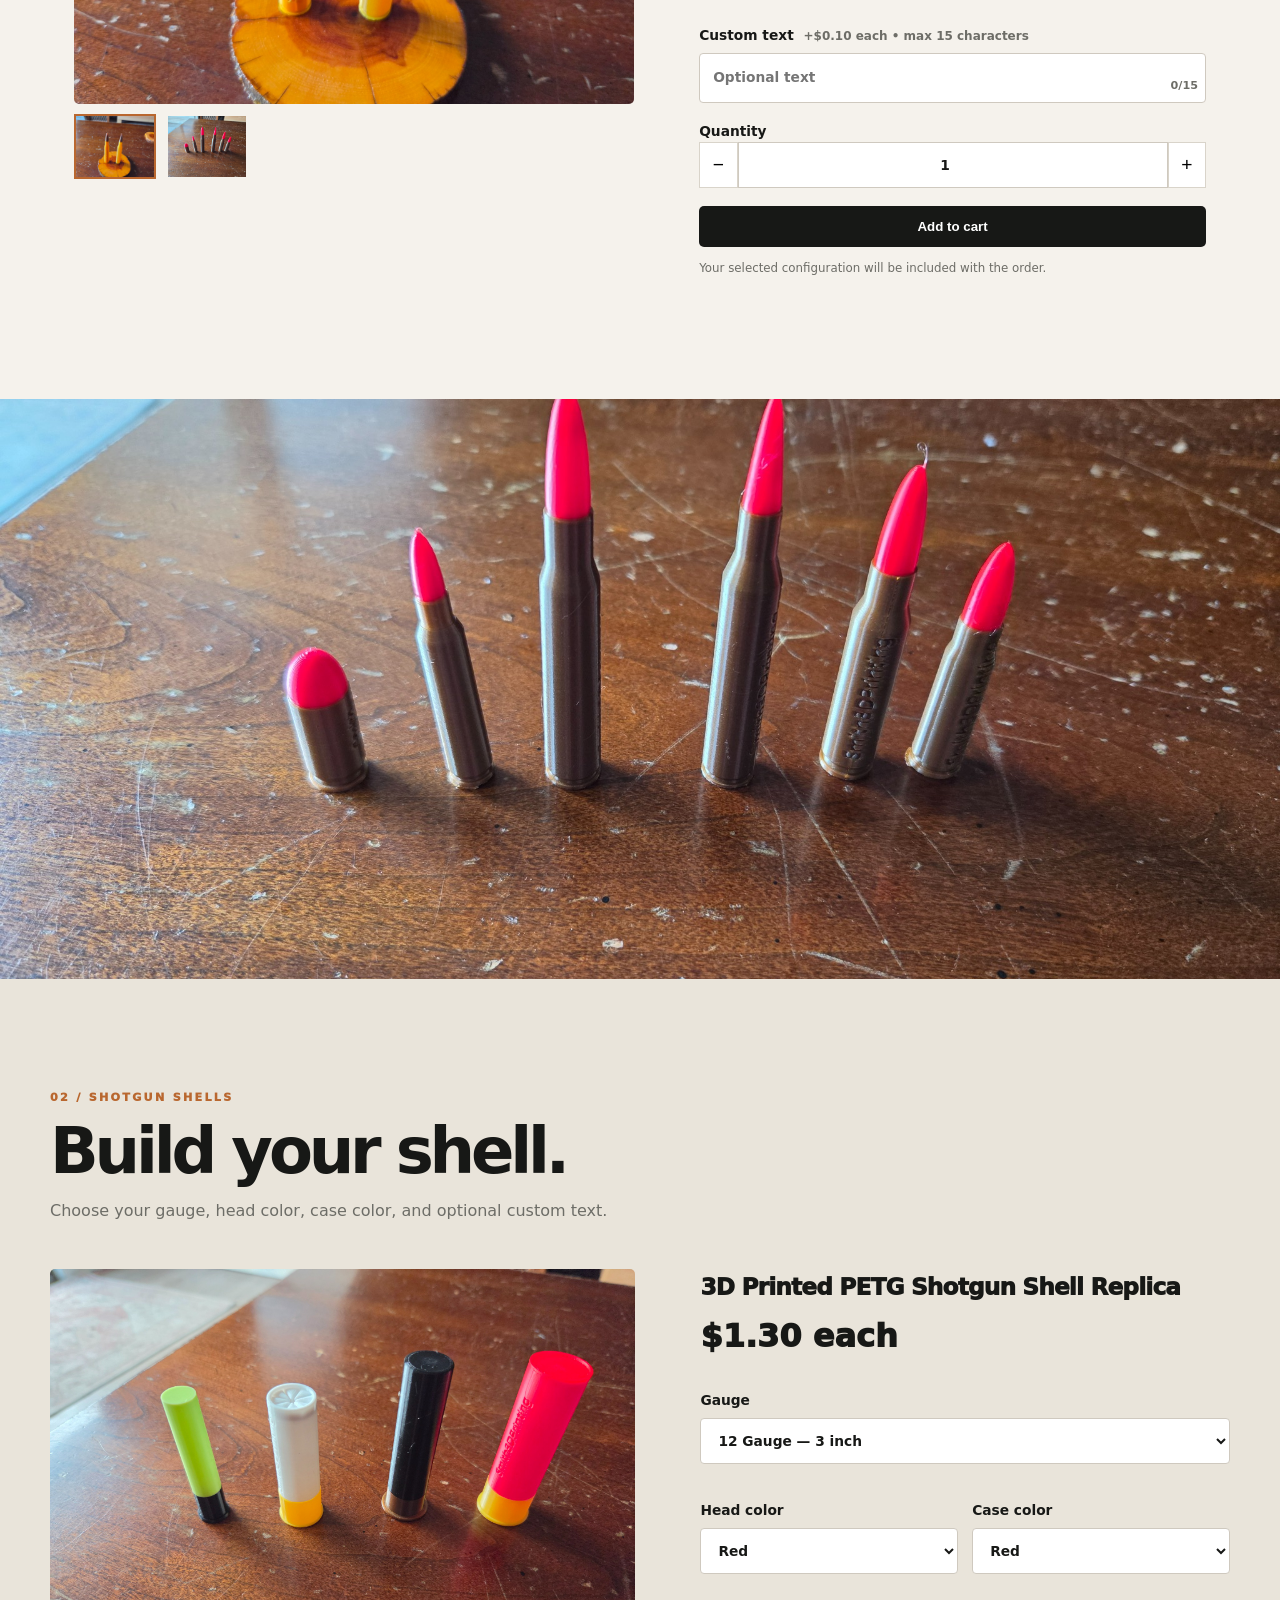
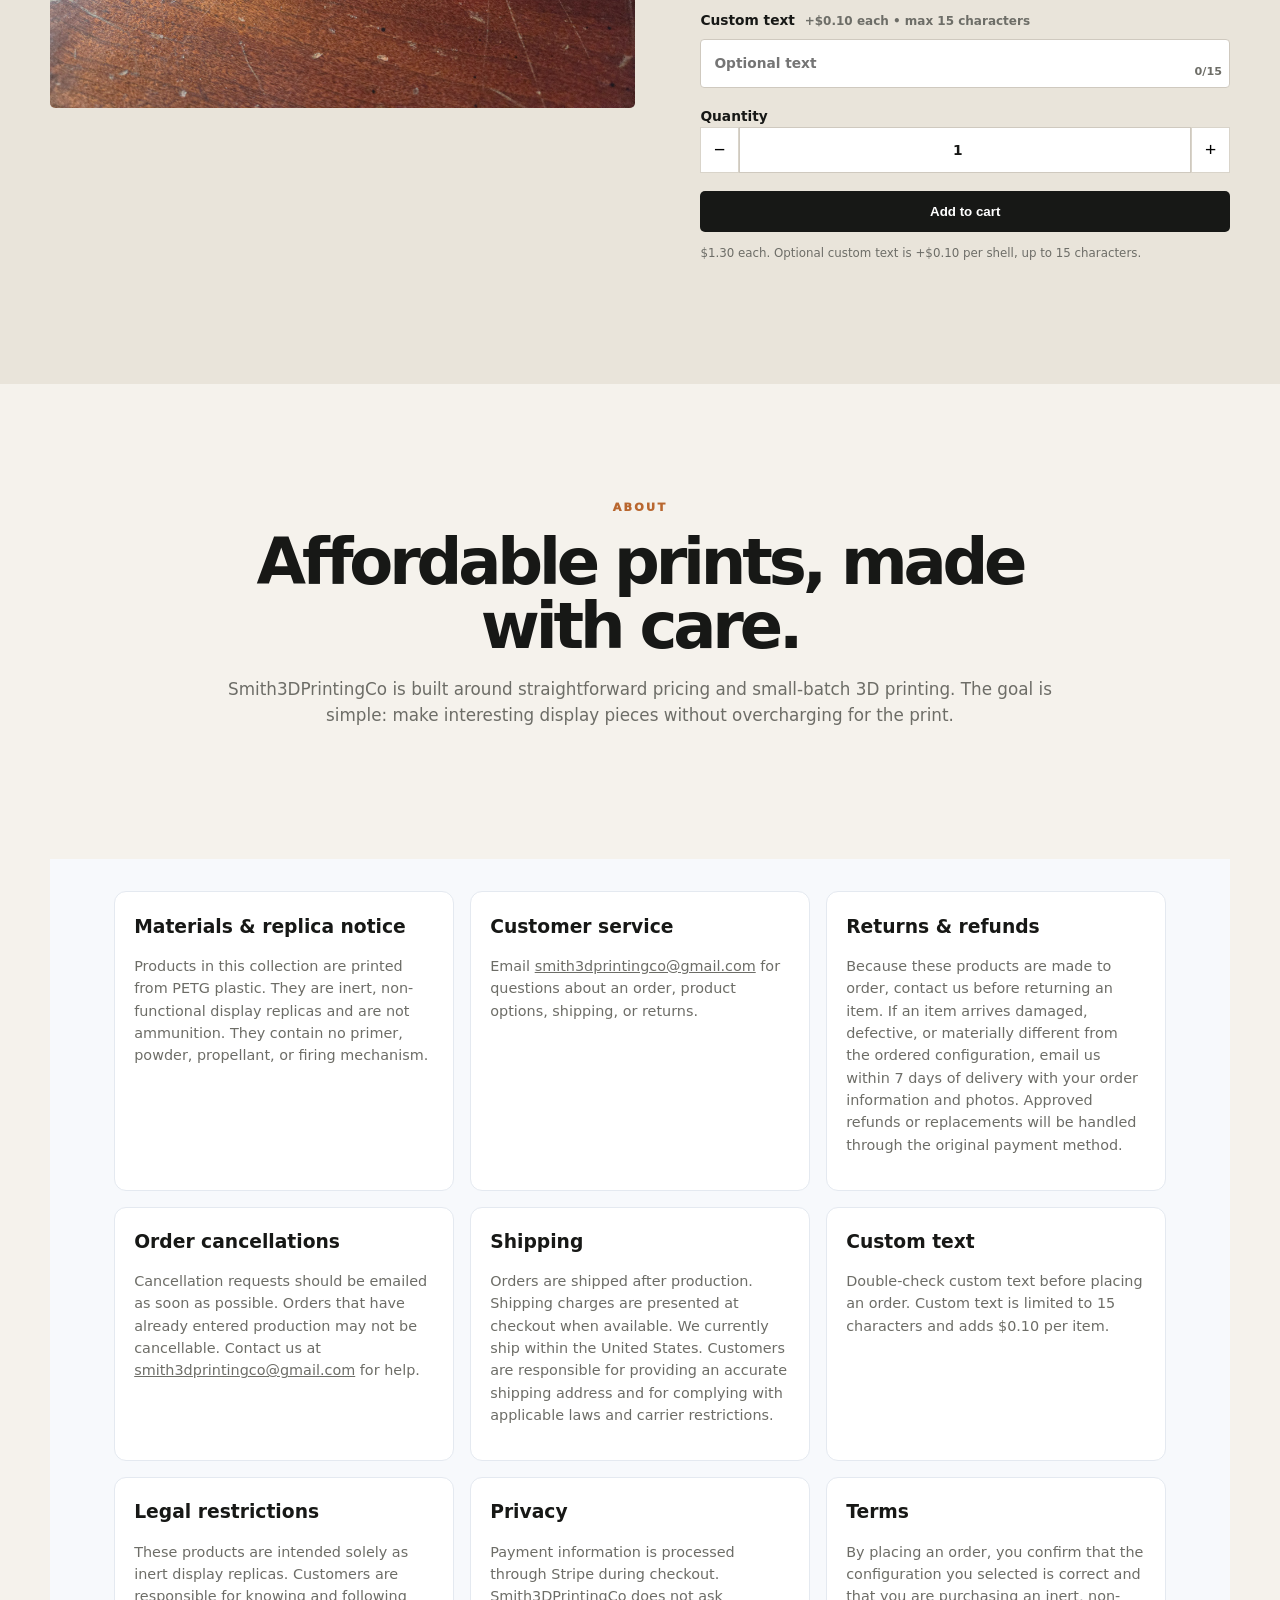
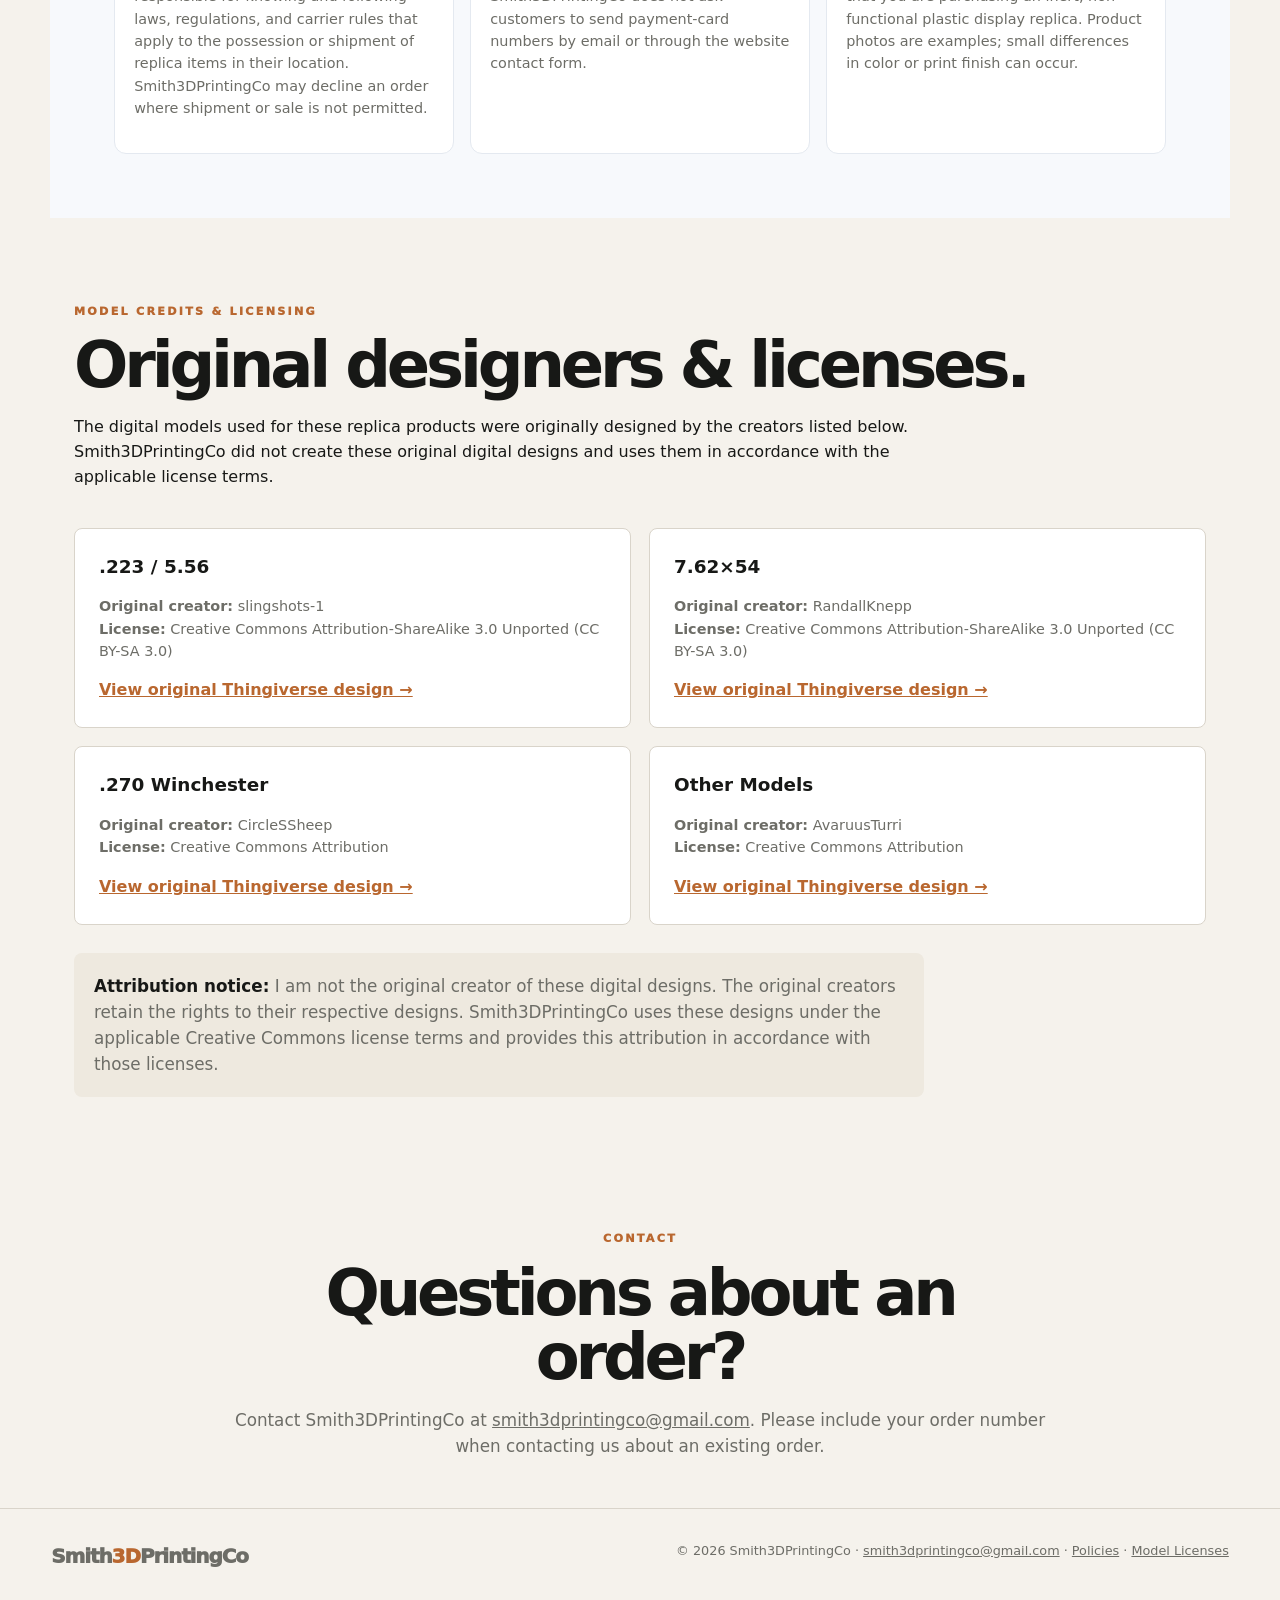
==== commit ca900e8c: "Add files via upload" ====
--- a/index.html
+++ b/index.html
@@ -14,6 +14,7 @@
     <a href="#shells">Shotgun Shells</a>
     <a href="#about">About</a>
     <a href="#policies">Policies</a>
+    <a href="#licenses">Model Licenses</a>
     <a href="#contact">Contact</a>
     <button id="openCart" class="cart-pill">Cart <b id="cartCount">0</b></button>
   </nav>
@@ -103,19 +104,72 @@
   <div><h3>Terms</h3><p>By placing an order, you confirm that the configuration you selected is correct and that you are purchasing an inert, non-functional plastic display replica. Product photos are examples; small differences in color or print finish can occur.</p></div>
 </section>
 
+
+<section id="licenses" class="licenses about">
+  <p class="kicker">MODEL CREDITS &amp; LICENSING</p>
+  <h2>Original designers &amp; licenses.</h2>
+  <p>The digital models used for these replica products were originally designed by the creators listed below. Smith3DPrintingCo did not create these original digital designs and uses them in accordance with the applicable license terms.</p>
+  <div class="license-grid">
+    <div class="license-card">
+      <h3>.223 / 5.56</h3>
+      <p><strong>Original creator:</strong> slingshots-1<br><strong>License:</strong> Creative Commons Attribution-ShareAlike 3.0 Unported (CC BY-SA 3.0)</p>
+      <a href="https://www.thingiverse.com/thing:2725121" target="_blank" rel="noopener noreferrer">View original Thingiverse design →</a>
+    </div>
+    <div class="license-card">
+      <h3>7.62×54</h3>
+      <p><strong>Original creator:</strong> RandallKnepp<br><strong>License:</strong> Creative Commons Attribution-ShareAlike 3.0 Unported (CC BY-SA 3.0)</p>
+      <a href="https://www.thingiverse.com/thing:6889447" target="_blank" rel="noopener noreferrer">View original Thingiverse design →</a>
+    </div>
+    <div class="license-card">
+      <h3>.270 Winchester</h3>
+      <p><strong>Original creator:</strong> CircleSSheep<br><strong>License:</strong> Creative Commons Attribution</p>
+      <a href="https://www.thingiverse.com/thing:4979185" target="_blank" rel="noopener noreferrer">View original Thingiverse design →</a>
+    </div>
+    <div class="license-card">
+      <h3>Other Models</h3>
+      <p><strong>Original creator:</strong> AvaruusTurri<br><strong>License:</strong> Creative Commons Attribution</p>
+      <a href="https://www.thingiverse.com/thing:2748322" target="_blank" rel="noopener noreferrer">View original Thingiverse design →</a>
+    </div>
+  </div>
+  <p class="license-note"><strong>Attribution notice:</strong> I am not the original creator of these digital designs. The original creators retain the rights to their respective designs. Smith3DPrintingCo uses these designs under the applicable Creative Commons license terms and provides this attribution in accordance with those licenses.</p>
+</section>
+
 <section id="contact" class="about contact-section">
   <p class="kicker">CONTACT</p><h2>Questions about an order?</h2>
   <p>Contact Smith3DPrintingCo at <a href="mailto:smith3dprintingco@gmail.com">smith3dprintingco@gmail.com</a>. Please include your order number when contacting us about an existing order.</p>
 </section>
 </main>
 
-<footer><div class="logo">Smith<span>3D</span>PrintingCo</div><div>© <span id="year"></span> Smith3DPrintingCo · <a href="mailto:smith3dprintingco@gmail.com">smith3dprintingco@gmail.com</a> · <a href="#policies">Policies</a></div></footer>
+<footer><div class="logo">Smith<span>3D</span>PrintingCo</div><div>© <span id="year"></span> Smith3DPrintingCo · <a href="mailto:smith3dprintingco@gmail.com">smith3dprintingco@gmail.com</a> · <a href="#policies">Policies</a> · <a href="#licenses">Model Licenses</a></div></footer>
 
 <aside id="cartDrawer" class="drawer">
   <div class="drawer-head"><h2>Your cart</h2><button id="closeCart">×</button></div>
   <div id="cartItems"></div>
-  <div class="drawer-bottom"><div class="total"><span>Total</span><strong id="cartTotal">$0.00</strong></div><button id="checkout" class="btn full">Secure checkout</button><p class="fine">Secure checkout is powered by Stripe. Shipping is shown during checkout when the payment backend is connected.</p></div>
+  <div class="drawer-bottom">
+  <div class="shipping-box">
+    <h3>Shipping</h3>
+    <p class="fine">Enter your U.S. shipping address to see current shipping options. Rates are calculated from ZIP 80127 for your package.</p>
+    <div class="two-col">
+      <label>First name<input id="shipFirstName" autocomplete="given-name"></label>
+      <label>Last name<input id="shipLastName" autocomplete="family-name"></label>
+    </div>
+    <label>Street address<input id="shipStreet" autocomplete="street-address"></label>
+    <label>Apartment, suite, etc. <span class="muted">optional</span><input id="shipStreet2" autocomplete="address-line2"></label>
+    <div class="two-col">
+      <label>City<input id="shipCity" autocomplete="address-level2"></label>
+      <label>State<select id="shipState" autocomplete="address-level1"></select></label>
+    </div>
+    <label>ZIP code<input id="shipZip" inputmode="numeric" autocomplete="postal-code" maxlength="10"></label>
+    <button id="getShipping" class="btn full" type="button">Calculate shipping</button>
+    <div id="shippingStatus" class="shipping-status" aria-live="polite"></div>
+    <div id="shippingRates" class="shipping-rates"></div>
+  </div>
+  <div class="total"><span>Products</span><strong id="cartTotal">$0.00</strong></div>
+  <div class="total shipping-total"><span>Shipping</span><strong id="shippingTotal">Select a rate</strong></div>
+  <button id="checkout" class="btn full" disabled>Secure checkout</button>
+  <p class="fine">Shipping is calculated from your address and rechecked by the secure Stripe payment server before payment.</p>
+</div>
 </aside>
 <div id="overlay"></div>
-<script>window.SMITH_CATALOG={"store":{"name":"Smith3DPrintingCo","tagline":"3D Printed. Made for Display.","currency":"usd"},"colors":["Red","Pastel Green","Light Purple","Brass","Gold","Light Gold","Black","White"],"cartridges":["7.62×54",".223 / 5.56","7.62×39","7.92×57 Mauser","7.65×21 Parabellum","9×19 Parabellum","10mm AUTO",".30-06 Springfield",".40 S&W",".45 ACP",".308 Winchester",".338 Lapua Magnum",".500 S&W Magnum",".50 BMG"],"products":{"cartridge":{"name":"3D Printed PETG Cartridge Replica","basePriceCents":130,"customTextFeeCents":10,"maxCustomText":15,"images":["assets/cartridge-hero.jpg","assets/cartridge-gallery.jpg"]},"shotgunShell":{"name":"3D Printed PETG Shotgun Shell Replica","basePriceCents":130,"customTextFeeCents":10,"maxCustomText":15,"gauges":["12 Gauge — 3 inch","20 Gauge","16 Gauge — 3 inch",".410 Gauge"],"images":["assets/shotgun-shell-selected.jpg"]}},"shipping":{"originZip":"80127","packageLengthIn":9,"packageWidthIn":6,"packageWeightOz":3,"method":"server-side-carrier-rate"}}</script><script src="app.js?v=9"></script>
+<script>window.SMITH_CATALOG={"store":{"name":"Smith3DPrintingCo","tagline":"3D Printed. Made for Display.","currency":"usd"},"colors":["Red","Pastel Green","Light Purple","Brass","Gold","Light Gold","Black","White"],"cartridges":["7.62×54",".223 / 5.56","7.62×39","7.92×57 Mauser","7.65×21 Parabellum","9×19 Parabellum","10mm AUTO",".30-06 Springfield",".40 S&W",".45 ACP",".308 Winchester",".338 Lapua Magnum",".500 S&W Magnum",".50 BMG"],"products":{"cartridge":{"name":"3D Printed PETG Cartridge Replica","basePriceCents":130,"customTextFeeCents":10,"maxCustomText":15,"images":["assets/cartridge-hero.jpg","assets/cartridge-gallery.jpg"]},"shotgunShell":{"name":"3D Printed PETG Shotgun Shell Replica","basePriceCents":130,"customTextFeeCents":10,"maxCustomText":15,"gauges":["12 Gauge — 3 inch","20 Gauge","16 Gauge — 3 inch",".410 Gauge"],"images":["assets/shotgun-shell-selected.jpg"]}},"shipping":{"originZip":"80127","packageLengthIn":9,"packageWidthIn":6,"packageWeightOz":3,"method":"server-side-carrier-rate"}}</script><script src="app.js?v=10"></script>
 </body></html>
--- a/styles.css
+++ b/styles.css
@@ -14,3 +14,7 @@
 .policies a,.contact-section a,footer a{color:inherit;text-decoration:underline}
 @media(max-width:900px){.policies{grid-template-columns:1fr 1fr}}
 @media(max-width:600px){.policies{grid-template-columns:1fr}}
+.shipping-box{margin-bottom:18px;padding-bottom:16px;border-bottom:1px solid var(--line)}.shipping-box h3{margin:0 0 5px;font-size:1.05rem}.shipping-status{margin:10px 0;font-size:.78rem;color:var(--muted)}.shipping-rates{display:grid;gap:8px;margin-top:10px}.shipping-rate{display:grid;grid-template-columns:auto 1fr auto;align-items:center;gap:10px;border:1px solid var(--line);border-radius:7px;padding:10px;background:#faf9f6;cursor:pointer;margin:0}.shipping-rate:has(input:checked){border-color:var(--accent);background:#fff8f1}.shipping-rate input{width:auto;margin:0}.shipping-rate span{display:grid}.shipping-rate small{color:var(--muted);font-weight:600}.shipping-rate b{white-space:nowrap}.shipping-total{font-size:1rem;color:var(--muted);margin-bottom:12px}.drawer-bottom{overflow-y:auto;max-height:70vh}@media(max-width:560px){.drawer{padding:18px}.shipping-rate{grid-template-columns:auto 1fr}.shipping-rate b{grid-column:2;justify-self:end}}
+
+.licenses{max-width:var(--max);padding-top:85px;padding-bottom:85px;text-align:left}.licenses>p:not(.kicker){max-width:850px}.license-grid{display:grid;grid-template-columns:repeat(2,minmax(0,1fr));gap:18px;margin-top:38px}.license-card{background:#fff;border:1px solid var(--line);border-radius:8px;padding:24px}.license-card h3{margin:0 0 10px;font-size:1.15rem}.license-card p{color:var(--muted);font-size:.9rem;margin-bottom:16px}.license-card a{color:var(--accent);font-weight:850;text-decoration:underline}.license-note{margin-top:28px;padding:20px;background:#eee9df;border-radius:8px;color:var(--muted);font-size:.9rem}.license-note strong{color:var(--ink)}
+@media(max-width:700px){.license-grid{grid-template-columns:1fr}.licenses{padding-top:65px;padding-bottom:65px}}
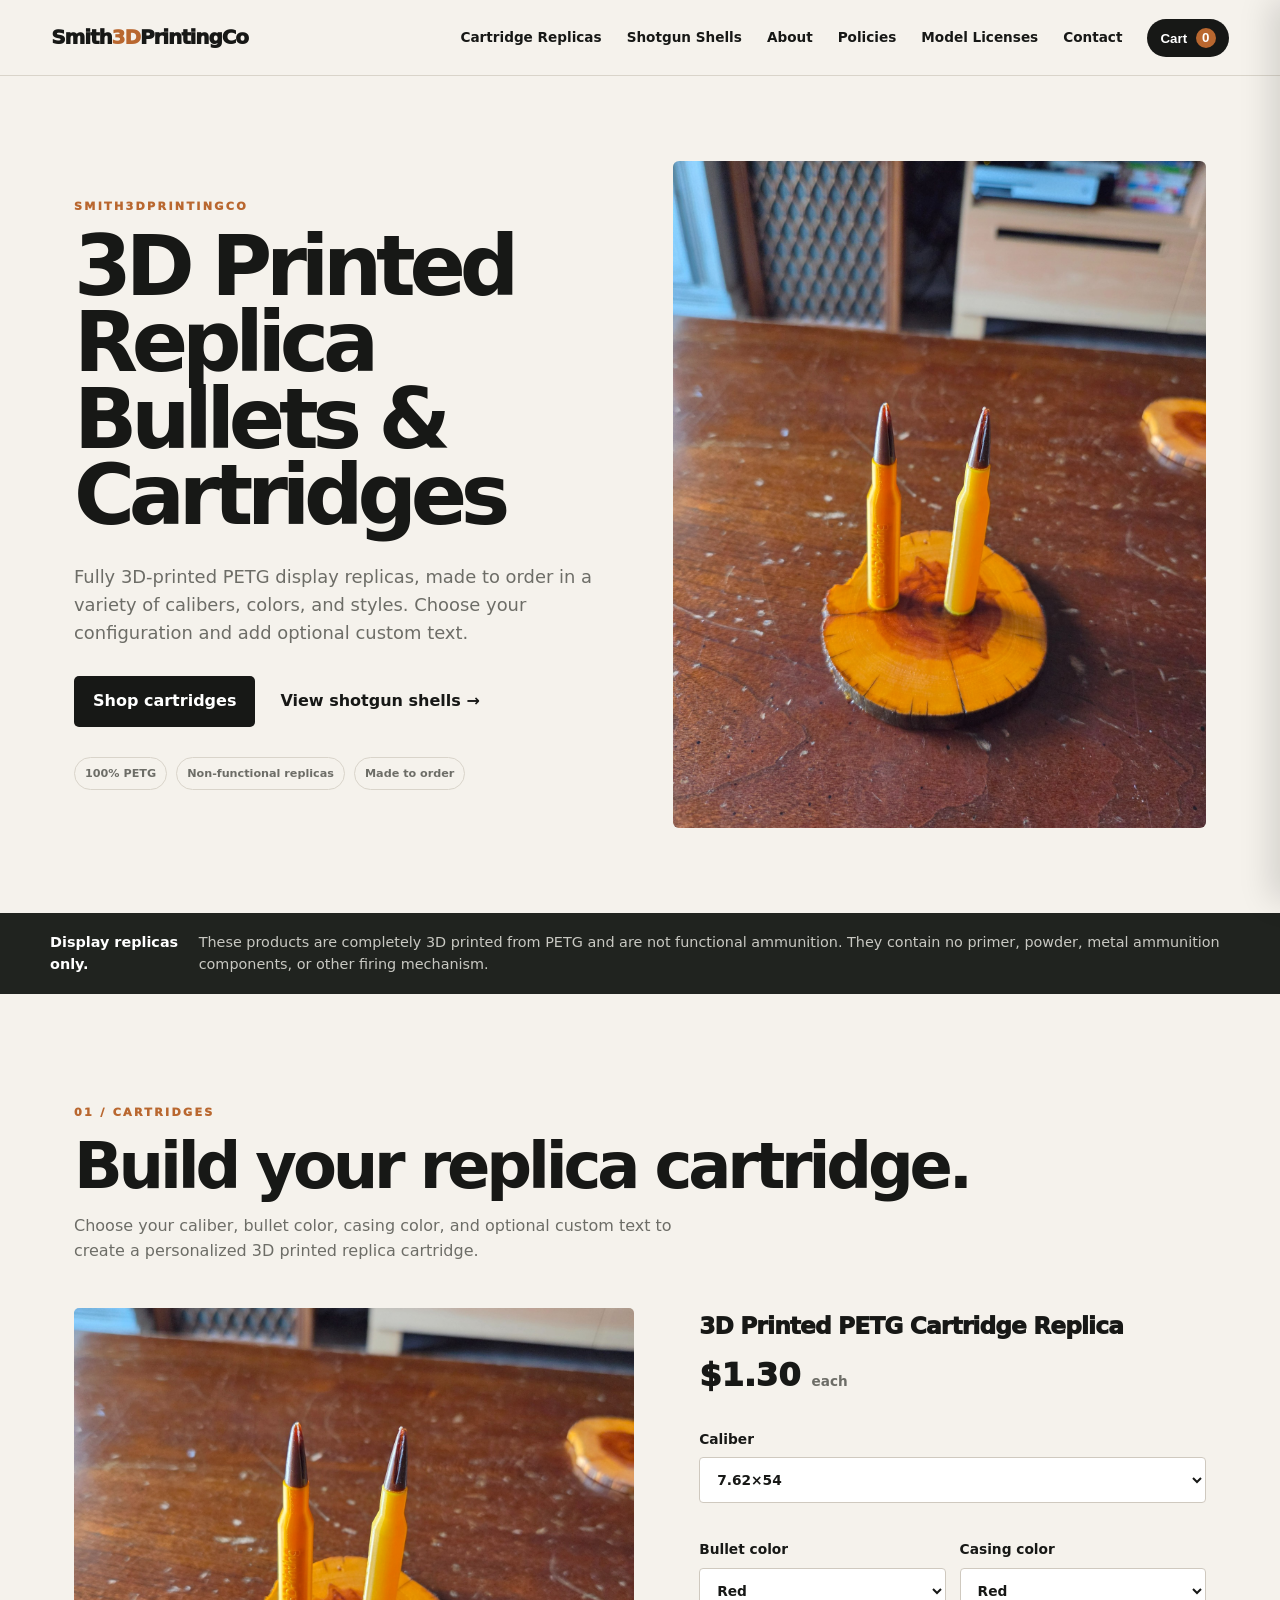
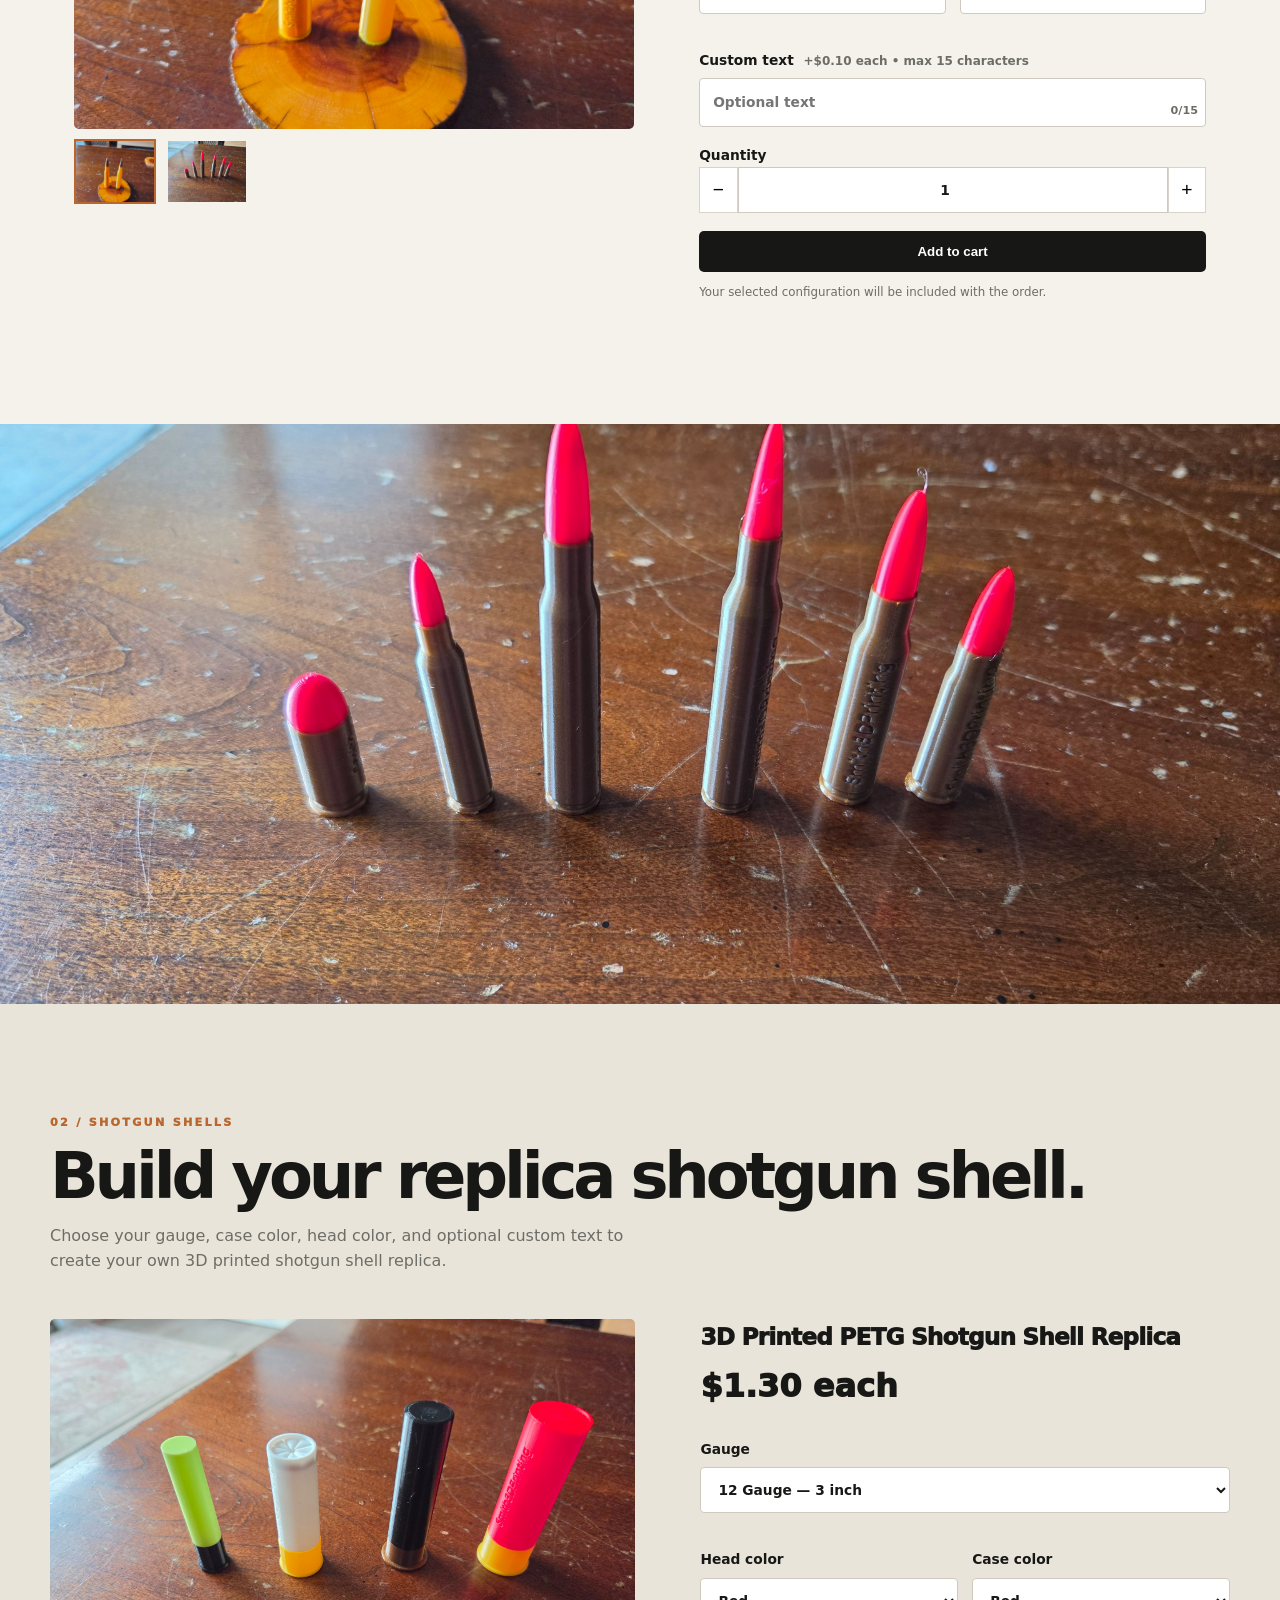
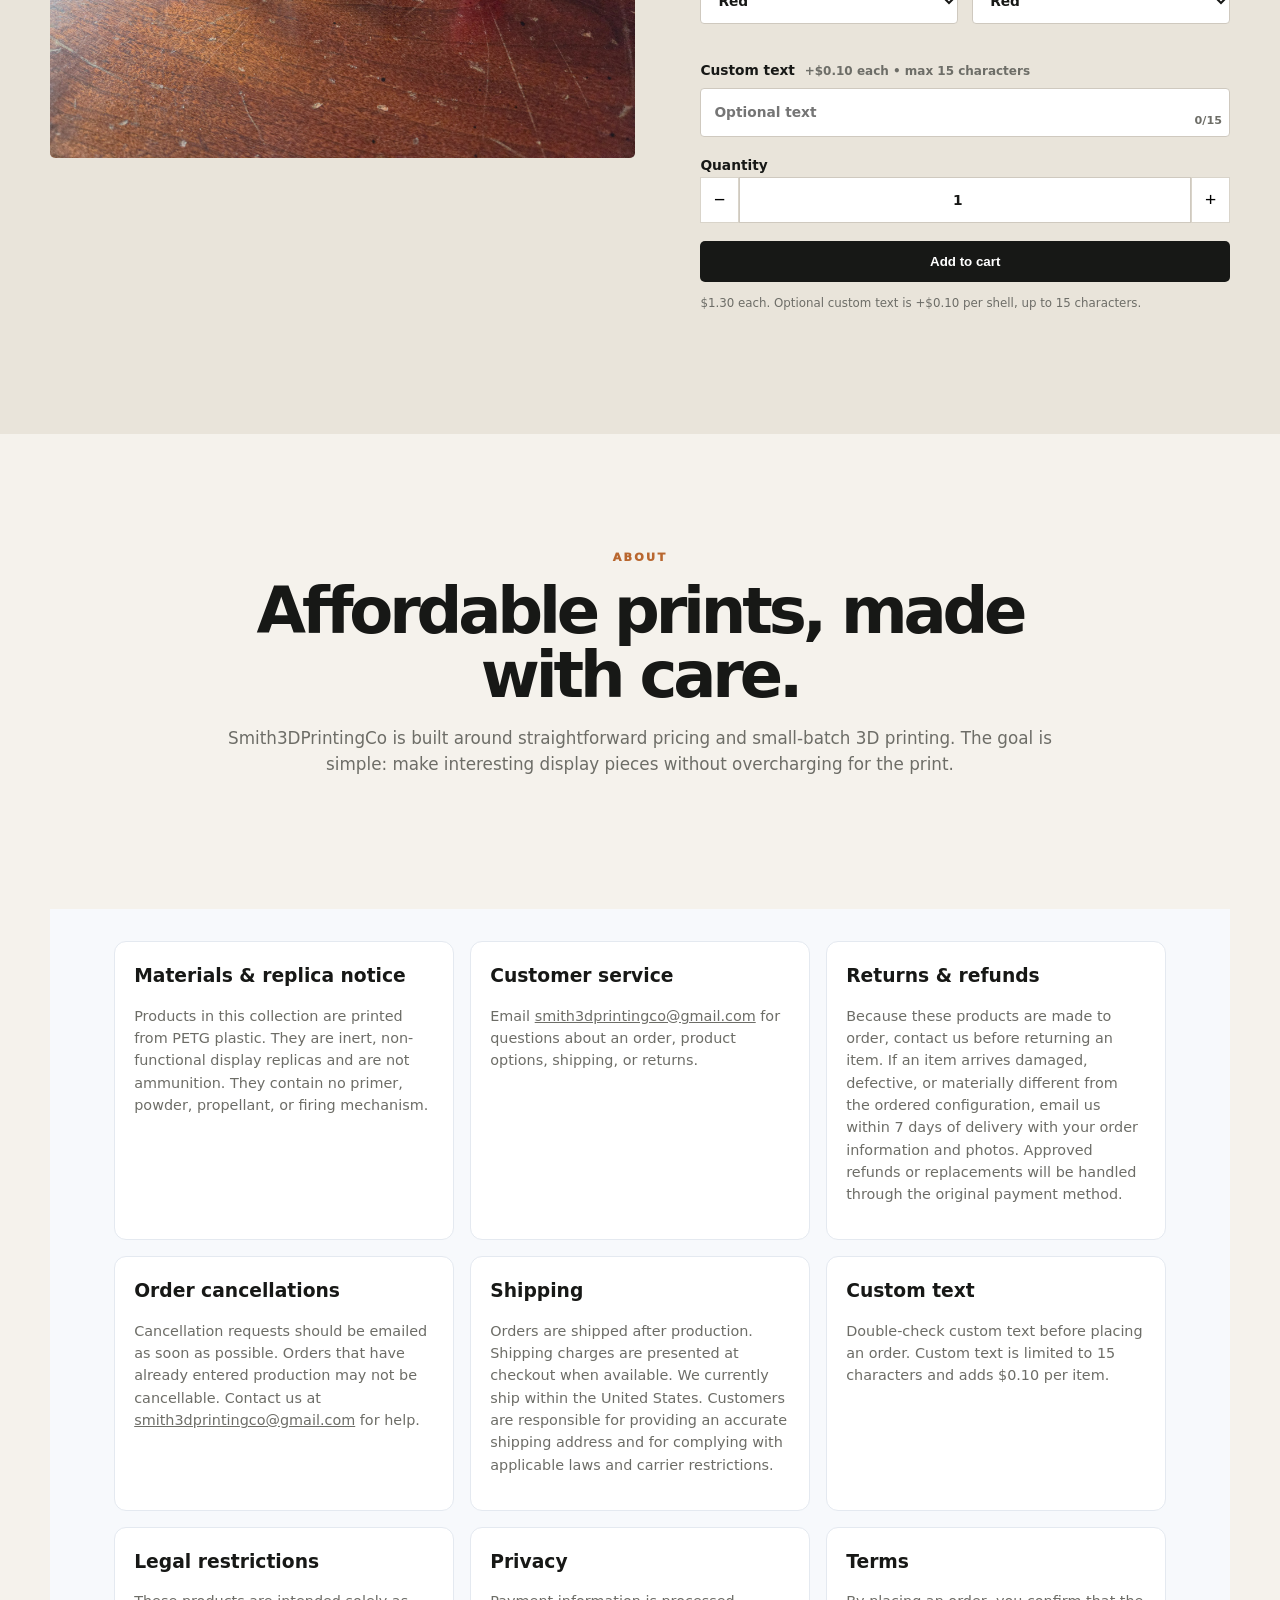
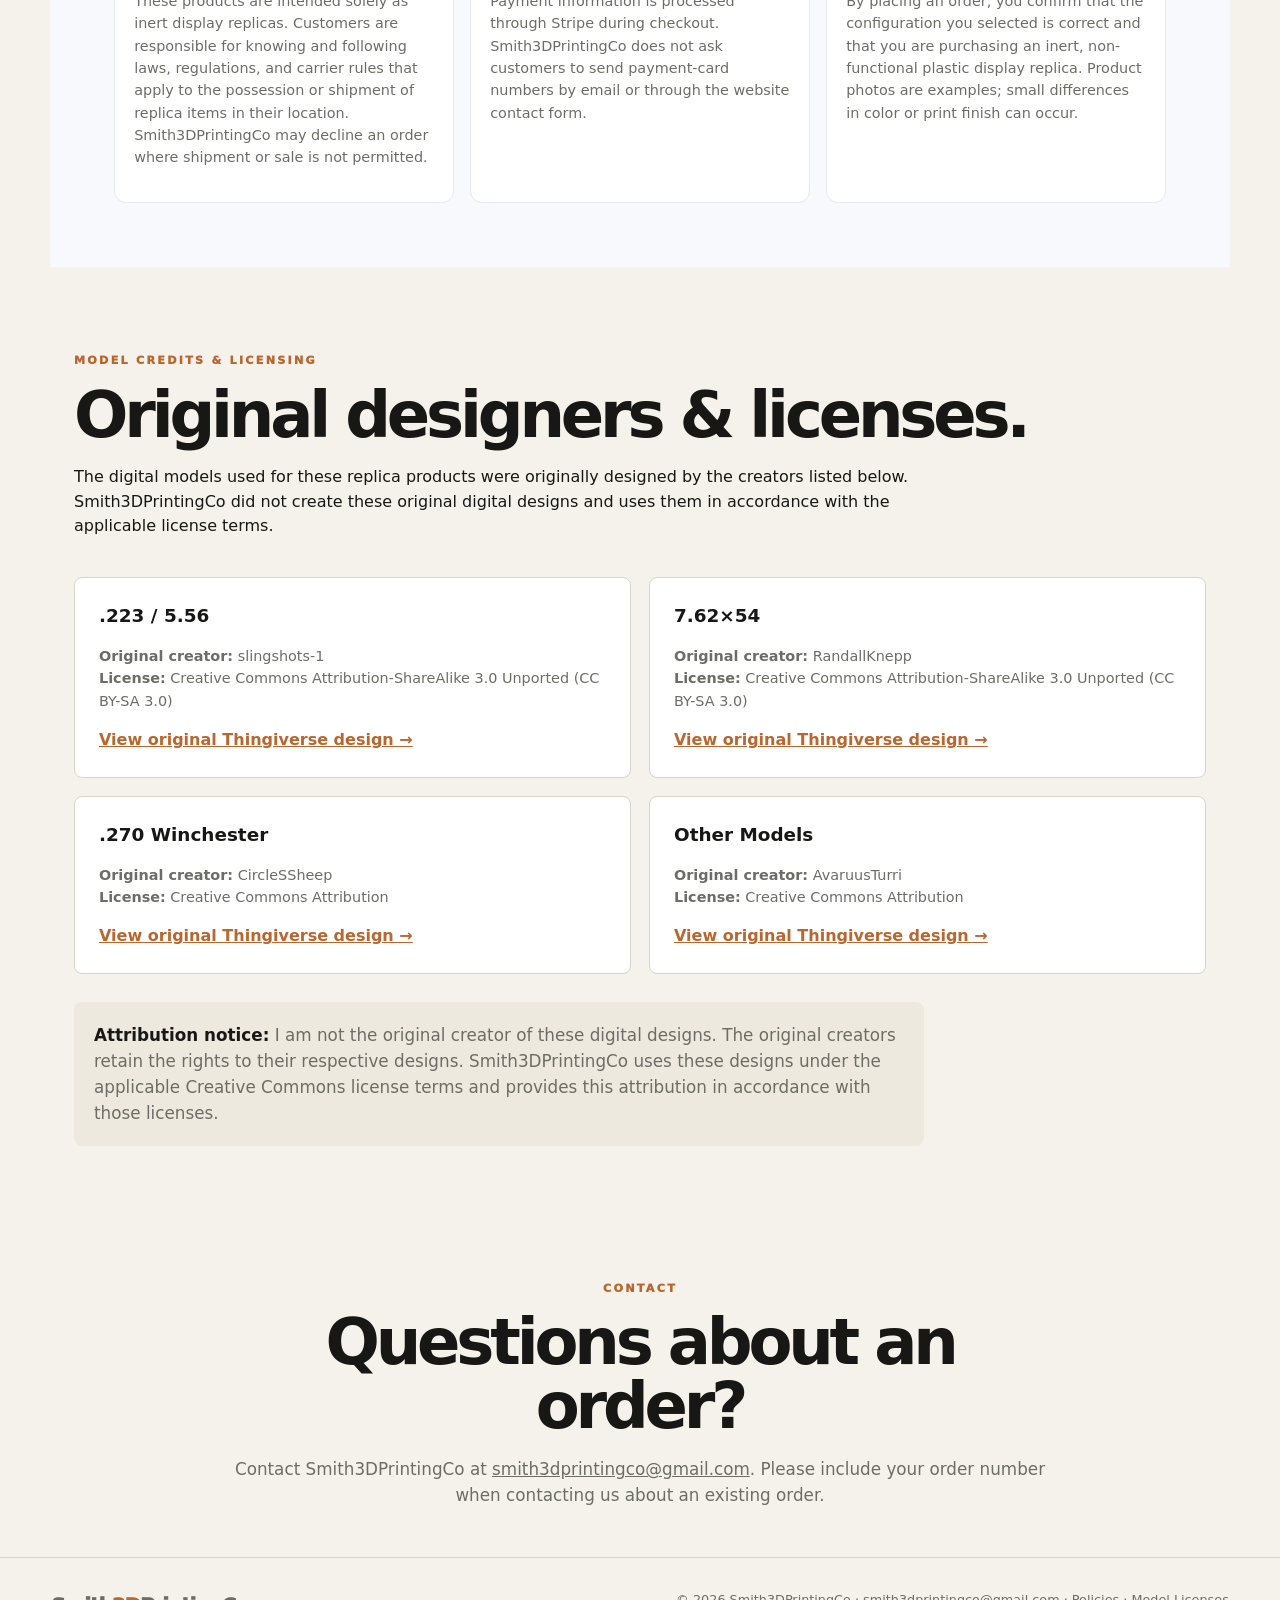
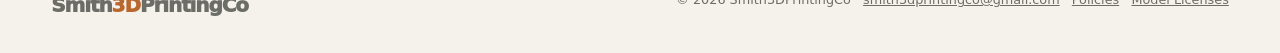
==== commit 19da511b: "Add files via upload" ====
--- a/index.html
+++ b/index.html
@@ -2,8 +2,8 @@
 <html lang="en">
 <head>
 <meta charset="utf-8"><meta name="viewport" content="width=device-width,initial-scale=1">
-<meta name="description" content="Smith3DPrintingCo — fully 3D-printed PETG display replicas.">
-<title>Smith3DPrintingCo | PETG Replica Shop</title>
+<meta name="description" content="Shop affordable 3D printed replica bullets, cartridges, and shotgun shells. Choose from multiple calibers, colors, and optional custom text. Fully 3D printed PETG display replicas.">
+<title>3D Printed Replica Bullets &amp; Cartridges | Smith3DPrintingCo</title>
 <link rel="stylesheet" href="styles.css">
 </head>
 <body>
@@ -25,8 +25,8 @@
 <section class="hero">
   <div class="hero-copy">
     <p class="kicker">SMITH3DPRINTINGCO</p>
-    <h1>Replica ammunition.<br><em>Printed your way.</em></h1>
-    <p>Fully 3D-printed PETG display replicas with your choice of caliber, colors, and optional custom text.</p>
+    <h1>3D Printed Replica Bullets &amp; Cartridges</h1>
+    <p>Fully 3D-printed PETG display replicas, made to order in a variety of calibers, colors, and styles. Choose your configuration and add optional custom text.</p>
     <div class="hero-actions"><a class="btn" href="#cartridges">Shop cartridges</a><a class="text-link" href="#shells">View shotgun shells →</a></div>
     <div class="trust"><span>100% PETG</span><span>Non-functional replicas</span><span>Made to order</span></div>
   </div>
@@ -39,7 +39,7 @@
 </section>
 
 <section id="cartridges" class="product-section">
-  <div class="section-title"><p class="kicker">01 / CARTRIDGES</p><h2>Build your cartridge.</h2><p>Choose your caliber, bullet color, casing color, and optional custom text.</p></div>
+  <div class="section-title"><p class="kicker">01 / CARTRIDGES</p><h2>Build your replica cartridge.</h2><p>Choose your caliber, bullet color, casing color, and optional custom text to create a personalized 3D printed replica cartridge.</p></div>
   <div class="product-layout">
     <div class="gallery"><img id="cartridgeImage" src="assets/cartridge-hero.jpg" alt="Cartridge replicas"><div class="thumbs"><button data-img="assets/cartridge-hero.jpg"><img src="assets/cartridge-hero.jpg" alt=""></button><button data-img="assets/cartridge-gallery.jpg"><img src="assets/cartridge-gallery.jpg" alt=""></button></div></div>
     <div class="config">
@@ -65,7 +65,7 @@
 <section class="photo-band"><img src="assets/cartridge-gallery.jpg" alt="Multiple PETG cartridge replicas in different sizes"></section>
 
 <section id="shells" class="product-section alt">
-  <div class="section-title"><p class="kicker">02 / SHOTGUN SHELLS</p><h2>Build your shell.</h2><p>Choose your gauge, head color, case color, and optional custom text.</p></div>
+  <div class="section-title"><p class="kicker">02 / SHOTGUN SHELLS</p><h2>Build your replica shotgun shell.</h2><p>Choose your gauge, case color, head color, and optional custom text to create your own 3D printed shotgun shell replica.</p></div>
   <div class="product-layout shell-layout">
     <div class="shell-art"><img src="assets/shotgun-shell-selected.jpg" alt="3D printed shotgun shell replicas in multiple colors"></div>
     <div class="config">
